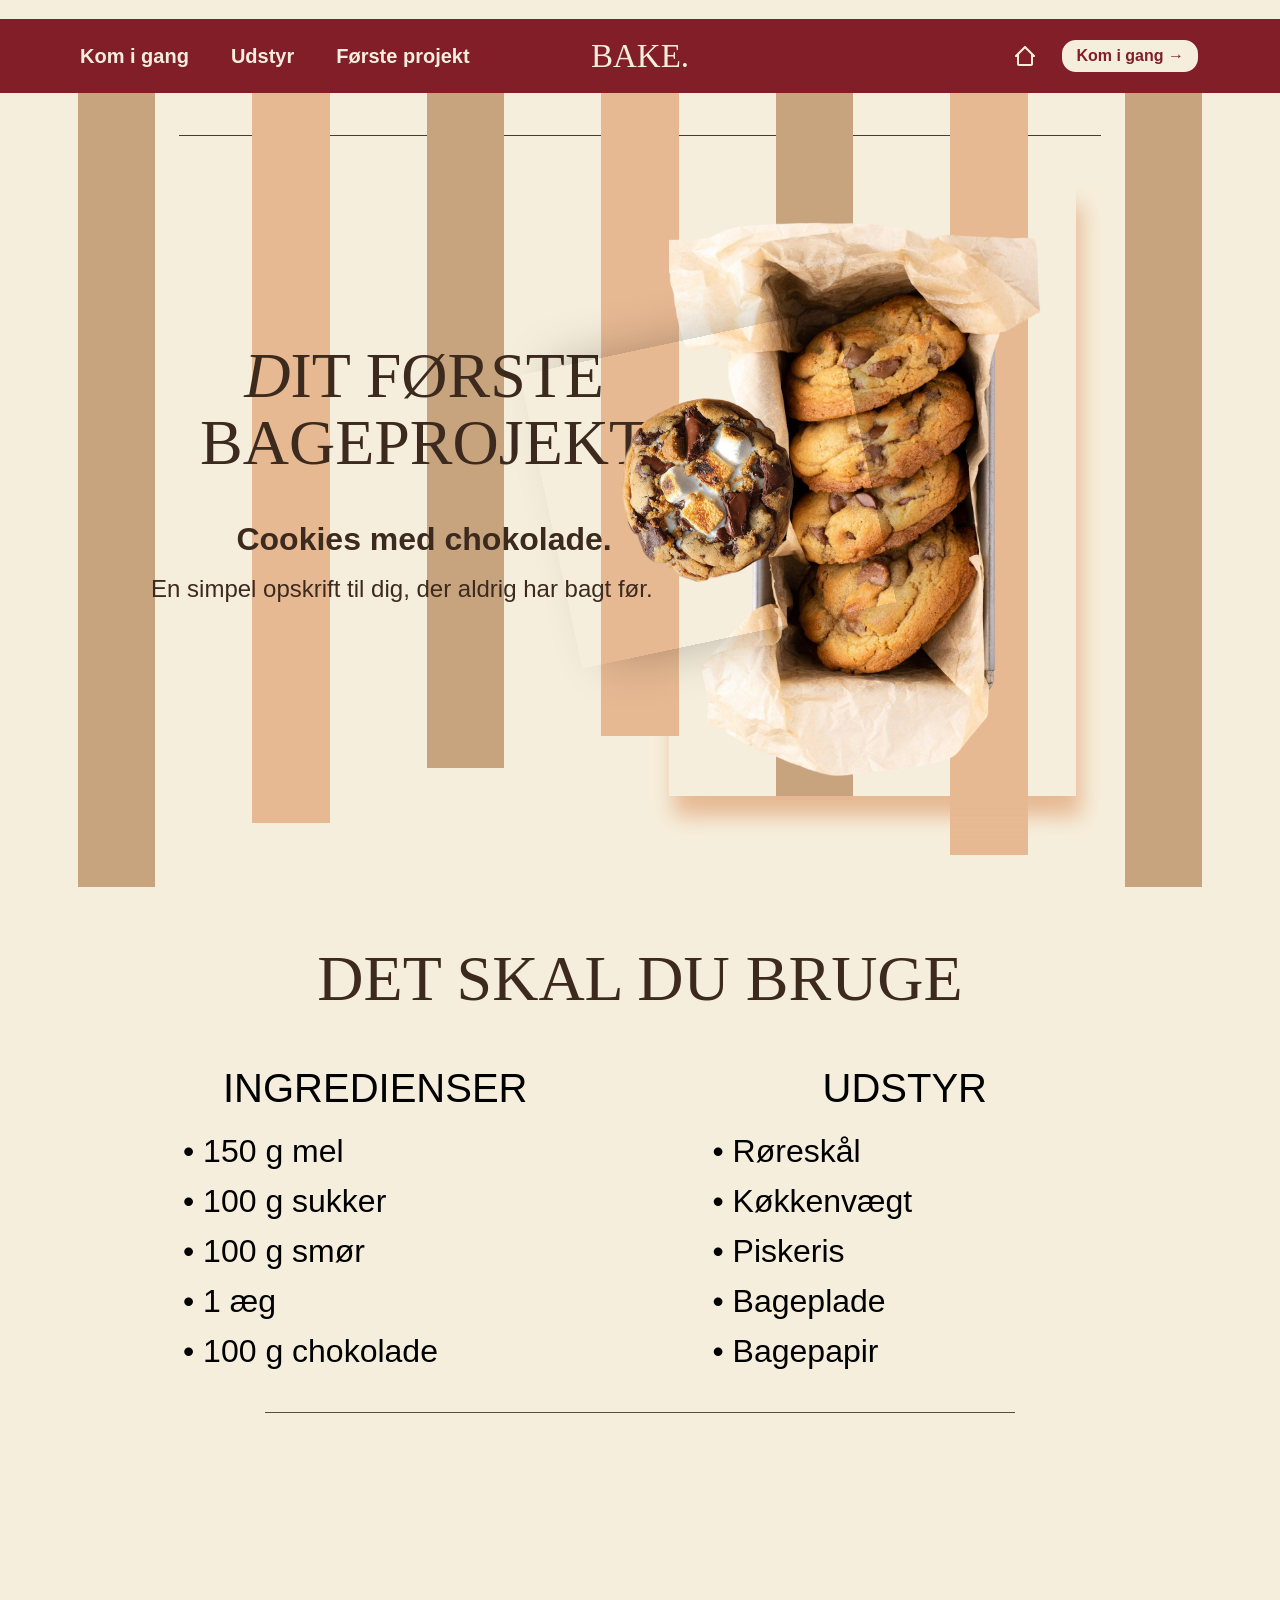
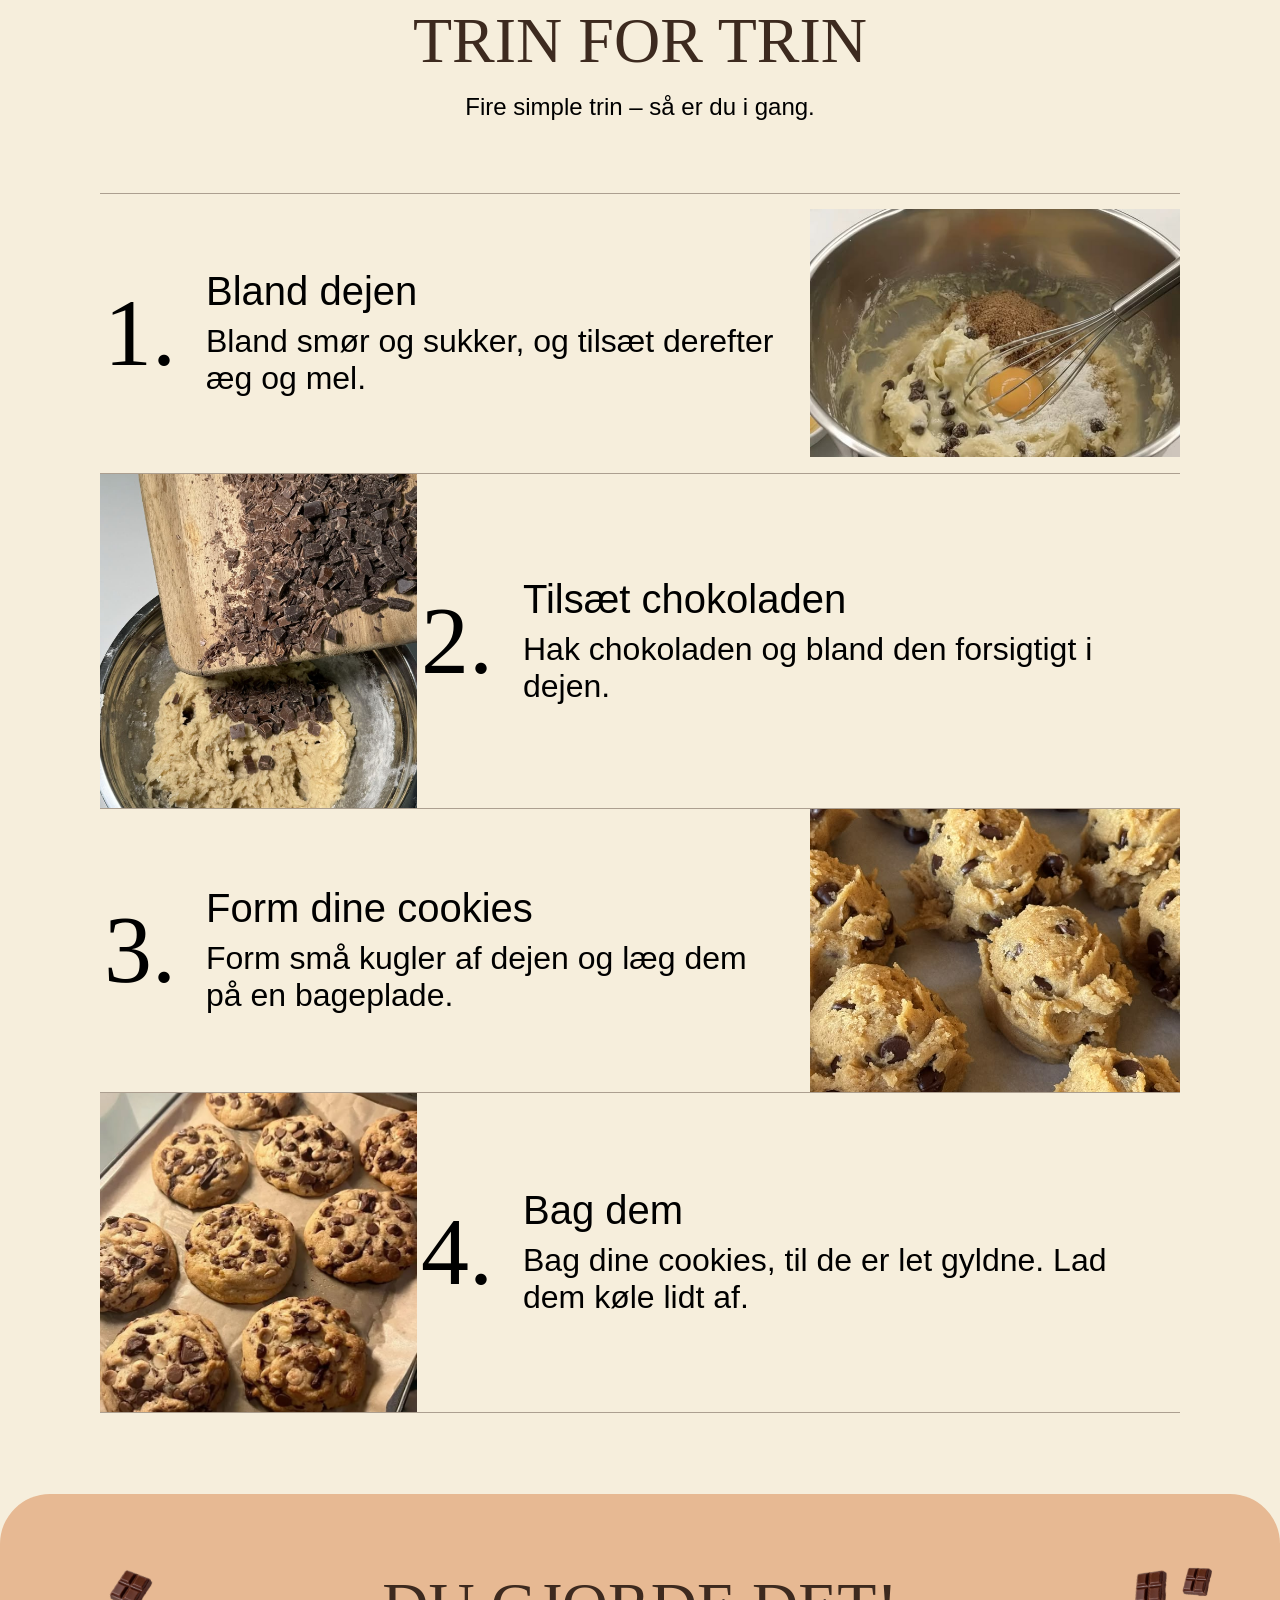
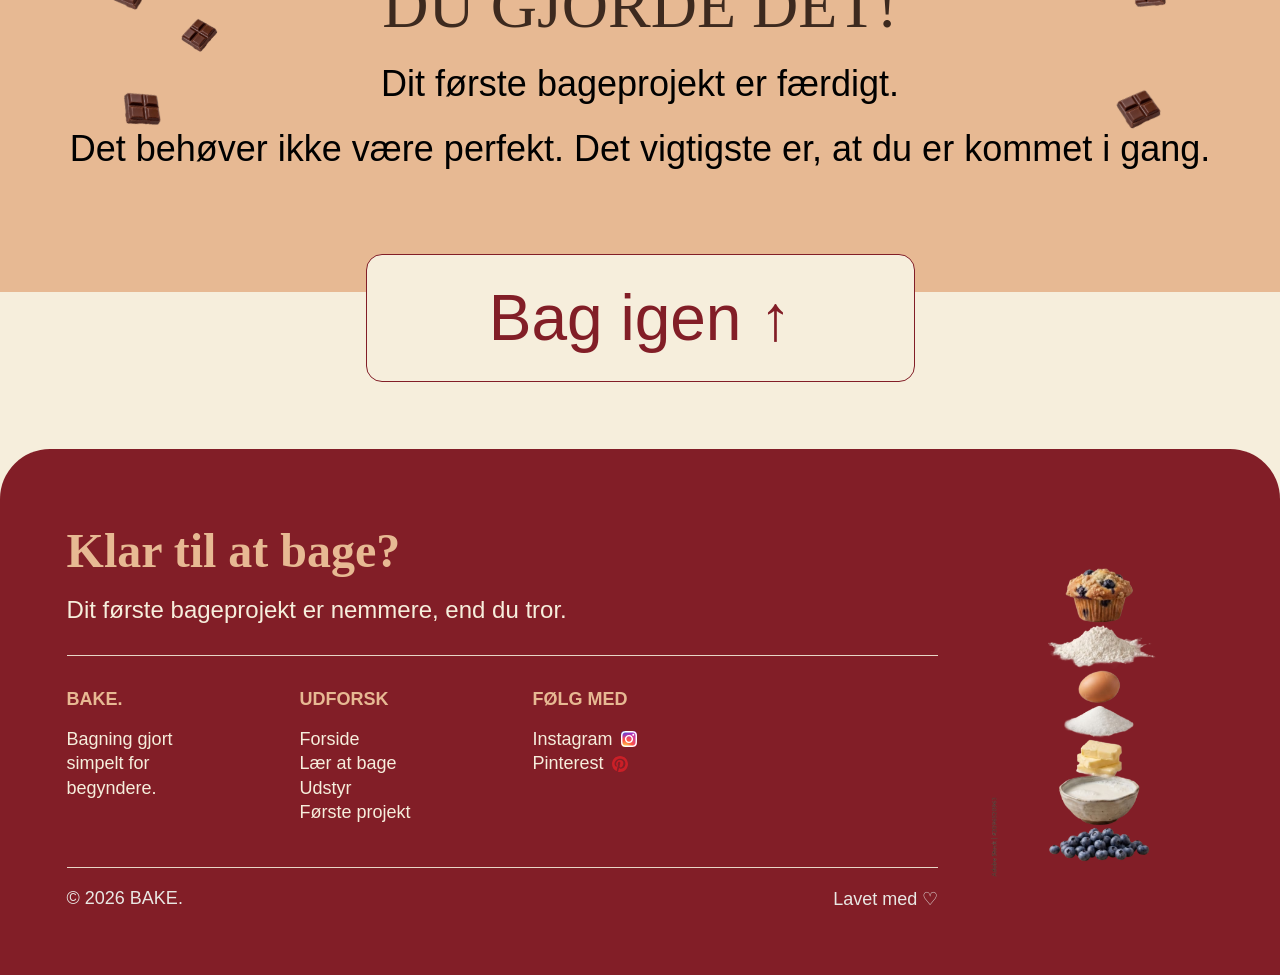
==== forste-projekt.html @ ec3f7052 "Opret første version af BAKE website" ====
<!doctype html>
<html lang="da">
<head>
  <meta charset="utf-8">
  <meta name="viewport" content="width=device-width, initial-scale=1">
  <meta name="description" content="Bag dine første chokoladecookies med en enkel guide fra BAKE.">
  <title>BAKE — Første projekt</title>
  <link rel="stylesheet" href="css/style.css">
</head>
<body class="page-project">
  <header class="site-header">
    <nav class="site-nav" aria-label="Hovednavigation"><a href="kom-i-gang.html">Kom i gang</a><a href="udstyr.html">Udstyr</a><a href="forste-projekt.html">Første projekt</a></nav>
    <a class="brand" href="index.html" aria-label="BAKE forside">BAKE.</a>
    <div class="header-tools"><a class="home-link" href="index.html" aria-label="Gå til forsiden"><img src="assets/icons/home-icon.svg" alt=""></a><a class="header-action" href="kom-i-gang.html">Kom i gang →</a></div>
  </header>

  <main class="page-main" id="top">
    <section class="project-hero" aria-labelledby="project-title">
      <div class="stripe-background" aria-hidden="true"><span></span><span></span><span></span><span></span><span></span><span></span><span></span></div>
      <div class="project-hero-copy">
        <h1 id="project-title" class="display-title"><span class="script-letter">D</span>IT FØRSTE BAGEPROJEKT</h1>
        <h2>Cookies med chokolade.</h2>
        <p>En simpel opskrift til dig, der aldrig har bagt før.</p>
      </div>
      <img class="project-hero-cookies" src="assets/images/project-hero-cookies.png" alt="Chokoladecookies i en papirpose">
      <img class="project-hero-dough" src="assets/images/project-hero-dough.png" alt="Cookie-dej med chokolade">
      <img class="section-divider" src="assets/icons/project-divider-hero.svg" alt="">
    </section>

    <section class="ingredients-section" aria-labelledby="ingredients-title">
      <h2 id="ingredients-title" class="display-title">DET SKAL DU BRUGE</h2>
      <div class="ingredients-columns">
        <div class="ingredients-column"><h3>INGREDIENSER</h3><ul><li>• 150 g mel</li><li>• 100 g sukker</li><li>• 100 g smør</li><li>• 1 æg</li><li>• 100 g chokolade</li></ul></div>
        <div class="ingredients-column"><h3>UDSTYR</h3><ul><li>• Røreskål</li><li>• Køkkenvægt</li><li>• Piskeris</li><li>• Bageplade</li><li>• Bagepapir</li></ul></div>
      </div>
      <img class="section-divider" src="assets/icons/project-divider.svg" alt="">
    </section>

    <section class="recipe-section" aria-labelledby="recipe-title">
      <h2 id="recipe-title" class="display-title">TRIN FOR TRIN</h2>
      <p class="recipe-intro">Fire simple trin – så er du i gang.</p>
      <article class="recipe-step">
        <span class="recipe-number">1.</span><div class="recipe-copy"><h3>Bland dejen</h3><p>Bland smør og sukker, og tilsæt derefter æg og mel.</p></div><img class="recipe-step-image" src="assets/images/project-step-dough.png" alt="Dej der bliver blandet">
      </article>
      <article class="recipe-step">
        <img class="recipe-step-image" src="assets/images/project-step-chocolate.png" alt="Chokolade der blandes i dejen"><span class="recipe-number">2.</span><div class="recipe-copy"><h3>Tilsæt chokoladen</h3><p>Hak chokoladen og bland den forsigtigt i dejen.</p></div>
      </article>
      <article class="recipe-step">
        <span class="recipe-number">3.</span><div class="recipe-copy"><h3>Form dine cookies</h3><p>Form små kugler af dejen og læg dem på en bageplade.</p></div><img class="recipe-step-image" src="assets/images/project-step-shape.png" alt="Cookies der formes">
      </article>
      <article class="recipe-step">
        <img class="recipe-step-image" src="assets/images/project-step-baked.png" alt="Færdigbagte chokoladecookies"><span class="recipe-number">4.</span><div class="recipe-copy"><h3>Bag dem</h3><p>Bag dine cookies, til de er let gyldne. Lad dem køle lidt af.</p></div>
      </article>
    </section>

    <section class="completion-section" aria-labelledby="completion-title">
      <img class="completion-cookie left-one" src="assets/images/project-cookie-decor.png" alt="">
      <img class="completion-cookie left-two" src="assets/images/project-cookie-decor.png" alt="">
      <img class="completion-cookie left-three" src="assets/images/project-cookie-decor.png" alt="">
      <img class="completion-cookie right-one" src="assets/images/project-cookie-decor.png" alt="">
      <img class="completion-cookie right-two" src="assets/images/project-cookie-decor.png" alt="">
      <img class="completion-cookie right-three" src="assets/images/project-cookie-decor.png" alt="">
      <h2 id="completion-title" class="display-title">DU GJORDE DET!</h2>
      <p>Dit første bageprojekt er færdigt.</p>
      <p>Det behøver ikke være perfekt. Det vigtigste er, at du er kommet i gang.</p>
      <a class="repeat-button" href="#top">Bag igen ↑</a>
    </section>
  </main>

  <footer class="site-footer">
    <img class="footer-art" src="assets/images/footer-stack.png" alt="Dekorativ stak af bagværk">
    <h2 class="footer-heading">Klar til at bage?</h2><p class="footer-lead">Dit første bageprojekt er nemmere, end du tror.</p><img class="footer-rule" src="assets/icons/footer-line.svg" alt="">
    <div class="footer-columns"><div><p class="footer-column-title">BAKE.</p><p>Bagning gjort<br>simpelt for<br>begyndere.</p></div><div><p class="footer-column-title">UDFORSK</p><a href="index.html">Forside</a><br><a href="kom-i-gang.html">Lær at bage</a><br><a href="udstyr.html">Udstyr</a><br><a href="forste-projekt.html">Første projekt</a></div><div><p class="footer-column-title">FØLG MED</p><a class="footer-social" href="#">Instagram <span class="instagram-icon"><img src="assets/icons/instagram-outer.svg" alt=""><img src="assets/icons/instagram-inner.svg" alt=""><img src="assets/icons/instagram-dot.svg" alt=""></span></a><br><a class="footer-social" href="#">Pinterest <img src="assets/icons/pinterest.svg" alt=""></a></div></div>
    <img class="footer-lower-rule" src="assets/icons/footer-line.svg" alt=""><div class="footer-bottom"><span>© 2026 BAKE.</span><span>Lavet med ♡</span></div>
  </footer>
</body>
</html>
---- css/style.css ----
@charset "UTF-8";

:root {
  --cream: #f6eedc;
  --burgundy: #821e27;
  --peach: #e7b993;
  --warm-beige: #c7a47d;
  --chocolate: #3d2a1f;
  --paper-white: #e9e7e3;
  --display: "DM Serif Display", Georgia, serif;
  --body: "Inter", Arial, sans-serif;
  --script: "Miama", "Brush Script MT", cursive;
  --hand: "Gwendolyn", "Brush Script MT", cursive;
  --page-width: 1512px;
  --content-width: 1356px;
}

* {
  box-sizing: border-box;
}

html {
  scroll-behavior: smooth;
}

body {
  margin: 0;
  min-width: 320px;
  background: var(--cream);
  color: #000;
  font-family: var(--body);
  overflow-x: hidden;
}

img {
  display: block;
  max-width: 100%;
}

a {
  color: inherit;
  text-decoration: none;
}

p,
h1,
h2,
h3,
ul,
ol,
figure {
  margin: 0;
}

ul,
ol {
  padding: 0;
  list-style: none;
}

.site-header {
  position: absolute;
  z-index: 20;
  top: 0;
  left: 0;
  display: grid;
  grid-template-columns: 1fr auto 1fr;
  align-items: center;
  width: 100%;
  height: 74px;
  padding: 0 80px;
  background: var(--burgundy);
  color: var(--cream);
}

.page-home .site-header { top: 24px; }
.page-start .site-header { top: 46px; }
.page-equipment .site-header { top: 28px; }
.page-project .site-header { top: 19px; }

.site-nav {
  display: flex;
  align-items: center;
  gap: 42px;
  justify-self: start;
  font-size: 20px;
  font-weight: 600;
}

.site-nav a,
.header-action,
.home-link {
  transition: opacity 160ms ease;
}

.site-nav a:hover,
.header-action:hover,
.home-link:hover {
  opacity: 0.72;
}

.brand {
  display: inline-flex;
  align-items: baseline;
  justify-self: center;
  color: var(--cream);
  font-family: "Manuale", Georgia, serif;
  font-size: 33px;
  line-height: 1;
}

.brand:first-letter {
  font-family: var(--script);
  font-style: italic;
}

.header-tools {
  display: flex;
  align-items: center;
  justify-self: end;
  gap: 25px;
}

.home-link {
  display: inline-flex;
  width: 20px;
  height: 20px;
}

.home-link img {
  width: 100%;
  height: 100%;
}

.header-action {
  display: inline-flex;
  align-items: center;
  justify-content: center;
  min-width: 96px;
  height: 36px;
  padding: 0 14px;
  border: 2px solid var(--burgundy);
  border-radius: 16px;
  background: var(--cream);
  color: var(--burgundy);
  font-size: 16px;
  font-weight: 600;
}

.page-main {
  position: relative;
}

.page-home .page-main { padding-top: 170px; }
.page-start .page-main { padding-top: 0; }
.page-equipment .page-main { padding-top: 49px; }
.page-project .page-main { padding-top: 93px; }

.container {
  width: min(var(--content-width), calc(100% - 160px));
  margin-inline: auto;
}

.display-title {
  color: var(--chocolate);
  font-family: var(--display);
  font-size: 64px;
  font-weight: 400;
  line-height: 1.04;
}

.display-title .script-letter {
  font-family: var(--script);
  font-style: italic;
}

.body-copy {
  font-size: 24px;
  line-height: 1.2;
}

.section-divider {
  display: block;
  width: 82%;
  height: 1px;
  margin: 42px auto 0;
  object-fit: fill;
}

.outline-button,
.solid-button {
  display: inline-flex;
  align-items: center;
  justify-content: center;
  border-radius: 50px;
  font-family: var(--body);
  font-weight: 600;
  line-height: 1;
}

.outline-button {
  min-width: 240px;
  height: 66px;
  border: 3px solid var(--burgundy);
  background: var(--cream);
  color: var(--burgundy);
  font-size: 24px;
}

.solid-button {
  min-width: 179px;
  height: 63px;
  background: var(--burgundy);
  color: var(--cream);
  font-size: 32px;
}

.outline-button:hover,
.solid-button:hover,
.next-step-link:hover,
.repeat-button:hover {
  filter: brightness(0.94);
}

/* Shared footer */
.site-footer {
  position: relative;
  min-height: 526px;
  margin-top: 0;
  padding: 76px 5.2% 28px;
  overflow: hidden;
  border-radius: 50px 50px 0 0;
  background: var(--burgundy);
  color: var(--cream);
}

.footer-art {
  position: absolute;
  top: 57px;
  right: 5.3%;
  width: 225px;
  height: 416px;
  object-fit: contain;
  object-position: center;
}

.footer-heading {
  color: var(--peach);
  font-family: var(--display);
  font-size: 48px;
  line-height: 1.1;
}

.footer-lead {
  margin-top: 18px;
  font-size: 24px;
}

.footer-rule {
  width: min(1125px, 76%);
  height: 1px;
  margin-top: 31px;
  object-fit: fill;
}

.footer-columns {
  display: grid;
  grid-template-columns: 185px 185px 185px;
  gap: 48px;
  margin-top: 31px;
  font-size: 18px;
  line-height: 1.35;
}

.footer-column-title {
  margin-bottom: 16px;
  color: var(--peach);
  font-weight: 700;
}

.footer-social {
  display: inline-flex;
  gap: 8px;
  align-items: center;
}

.footer-social img {
  width: 16px;
  height: 16px;
  object-fit: contain;
}

.instagram-icon {
  position: relative;
  display: inline-block;
  width: 16px;
  height: 16px;
}

.instagram-icon img {
  position: absolute;
  inset: 0;
}

.footer-lower-rule {
  width: min(1125px, 76%);
  height: 1px;
  margin-top: 43px;
  object-fit: fill;
}

.footer-bottom {
  display: flex;
  justify-content: space-between;
  width: min(1125px, 76%);
  margin-top: 20px;
  color: var(--paper-white);
  font-size: 18px;
}

/* Forside */
.home-hero {
  position: relative;
  height: 615px;
  overflow: hidden;
  background: linear-gradient(91deg, var(--burgundy) 50%, var(--cream) 99.6%);
}

.home-hero-copy {
  position: absolute;
  top: 96px;
  left: 5.2%;
  width: 688px;
  color: var(--cream);
}

.home-hero-title {
  width: 783px;
  color: var(--cream);
}

.home-hero-copy .body-copy {
  margin-top: 48px;
}

.home-hero .outline-button {
  margin-top: 80px;
}

.home-hero-image {
  position: absolute;
  top: 23px;
  right: 6.9%;
  width: 435px;
  height: 569px;
  object-fit: cover;
  object-position: center;
  box-shadow: 0 10px 30px var(--peach);
}

.home-steps {
  min-height: 1011px;
  padding-top: 94px;
}

.home-steps-title,
.home-steps-intro {
  text-align: center;
}

.home-steps-title {
  width: 655px;
  margin-inline: auto;
}

.home-steps-intro {
  margin-top: 20px;
}

.home-step-grid {
  display: grid;
  grid-template-columns: repeat(3, 1fr);
  gap: 26px;
  margin-top: 74px;
}

.home-step-card {
  position: relative;
  min-height: 703px;
  padding: 23px 34px 22px;
  border-radius: 0 25px 25px 0;
  background: var(--burgundy);
  color: var(--cream);
  text-align: center;
}

.home-step-card:nth-child(2) {
  border-radius: 25px;
}

.home-step-card:nth-child(3) {
  border-radius: 25px 0 0 25px;
}

.home-step-image {
  width: 100%;
  height: 395px;
  object-fit: cover;
}

.home-step-label {
  display: inline-flex;
  margin-top: 21px;
  padding: 9px 18px;
  border-radius: 16px;
  background: var(--cream);
  color: var(--chocolate);
  font-weight: 600;
}

.home-step-card h3 {
  margin-top: 22px;
  font-size: 24px;
  font-weight: 800;
}

.home-step-card p {
  margin-top: 5px;
  font-size: 19px;
  line-height: 1.18;
}

.home-step-card .outline-button {
  min-width: 210px;
  height: 54px;
  margin-top: 38px;
  border-width: 2px;
  font-size: 24px;
}

.home-step-card .solid-button {
  margin-top: 38px;
}

.home-hobby {
  position: relative;
  min-height: 713px;
  padding-top: 40px;
  border-radius: 50px 50px 0 0;
  background: var(--peach);
}

.home-hobby-image {
  width: 434px;
  height: 543px;
  margin-left: 80px;
  border-radius: 16px;
  object-fit: cover;
}

.home-hobby-copy {
  position: absolute;
  top: 188px;
  left: 43.2%;
  width: 660px;
}

.home-hobby-copy .body-copy {
  margin-top: 27px;
}

.benefit-bar {
  position: absolute;
  right: 16px;
  bottom: 0;
  left: 37%;
  display: grid;
  grid-template-columns: repeat(4, 1fr);
  align-items: center;
  min-height: 85px;
  border: 2px solid var(--chocolate);
  border-radius: 50px;
  background: var(--burgundy);
  color: var(--cream);
  text-align: center;
}

.benefit-item {
  position: relative;
  display: grid;
  place-items: center;
  min-height: 55px;
  font-size: 24px;
  font-weight: 600;
}

.benefit-item:not(:last-child)::after {
  position: absolute;
  top: 0;
  right: 0;
  width: 1px;
  height: 100%;
  background: var(--peach);
  content: "";
}

.home-final-cta {
  min-height: 369px;
  padding-top: 0;
  text-align: center;
}

.home-final-cta .display-title {
  width: 478px;
  margin-inline: auto;
}

.home-final-cta .body-copy {
  margin-top: 20px;
}

.home-final-cta .outline-button {
  margin-top: 42px;
}

.home-keywords {
  margin-top: 90px;
  font-size: 16px;
  letter-spacing: 0.02em;
}

/* Kom i gang */
.start-hero {
  position: relative;
  height: 758px;
  overflow: hidden;
}

.start-hero-dough {
  position: absolute;
  top: 5px;
  left: 0;
  width: 48.1%;
  height: 750px;
  border-radius: 0 50px 0 0;
  object-fit: cover;
  object-position: center;
  transform: scaleX(-1);
}

.start-hero-beige {
  position: absolute;
  inset: 0 0 0 47.2%;
  border-radius: 0 0 50px 0;
  background: var(--warm-beige);
}

.start-hero-copy {
  position: absolute;
  top: 256px;
  left: 13%;
  width: 438px;
  text-align: center;
}

.start-hero-copy .display-title {
  color: var(--chocolate);
}

.start-hero-copy h2 {
  margin-top: 29px;
  color: var(--chocolate);
  font-size: 32px;
}

.start-hero-copy p {
  margin-top: 18px;
  color: var(--chocolate);
  font-size: 24px;
}

.start-hero-kitchen,
.start-hero-cookies {
  position: absolute;
  top: 243px;
  height: 372px;
  object-fit: cover;
}

.start-hero-kitchen {
  right: 21.9%;
  width: 297px;
  border-radius: 16px;
}

.start-hero-cookies {
  right: 8.4%;
  width: 214px;
}

.start-basics,
.mistakes-section,
.start-next {
  position: relative;
  margin-inline: auto;
}

.start-basics {
  width: min(1491px, calc(100% - 160px));
  min-height: 1305px;
  padding-top: 215px;
}

.start-basics-title,
.mistakes-title,
.start-next-title {
  text-align: center;
}

.start-basics-intro {
  margin-left: 34.6%;
  font-size: 24px;
}

.basics-grid {
  display: grid;
  grid-template-columns: repeat(2, minmax(0, 1fr));
  gap: 55px 138px;
  margin-top: 75px;
}

.basic-card {
  position: relative;
  min-height: 357px;
  padding: 128px 44px 40px;
  color: var(--burgundy);
  text-align: center;
}

.basic-card:nth-child(1),
.basic-card:nth-child(4) {
  border: 2px solid var(--burgundy);
  background: var(--cream);
}

.basic-card:nth-child(1) { border-radius: 25px 0 0 0; }
.basic-card:nth-child(4) { border-radius: 0 0 25px 0; }

.basic-card:nth-child(2),
.basic-card:nth-child(3) {
  background: var(--burgundy);
  color: var(--cream);
}

.basic-card:nth-child(2) { margin-top: 55px; }
.basic-card:nth-child(3) { margin-top: 60px; }

.basic-number {
  position: absolute;
  top: -10px;
  left: 72%;
  display: grid;
  place-items: center;
  width: 148px;
  height: 45px;
  border: 1px solid var(--burgundy);
  border-radius: 16px;
  background: var(--peach);
  color: #000;
  font-family: var(--script);
  font-size: 24px;
  transform: rotate(-1deg);
}

.basic-card:nth-child(2) .basic-number,
.basic-card:nth-child(4) .basic-number {
  left: -5%;
}

.basic-card h3 {
  font-size: 32px;
  font-weight: 400;
}

.basic-card p {
  margin-top: 10px;
  font-size: 24px;
  line-height: 1.25;
}

.mistakes-section {
  width: min(1127px, calc(100% - 200px));
  min-height: 1339px;
}

.mistake-row {
  display: grid;
  grid-template-columns: 1fr 1.3fr;
  align-items: center;
  gap: 92px;
  min-height: 335px;
  margin-top: 58px;
}

.mistake-row:nth-of-type(odd) {
  grid-template-columns: 1.3fr 1fr;
}

.mistake-row:nth-of-type(odd) .mistake-image { order: 1; }
.mistake-row:nth-of-type(odd) .mistake-copy { order: 2; }
.mistake-row:nth-of-type(even) .mistake-image { order: 2; }
.mistake-row:nth-of-type(even) .mistake-copy { order: 1; }

.mistake-image {
  width: 100%;
  height: 310px;
  object-fit: cover;
}

.mistake-row:first-of-type .mistake-image { height: 307px; }
.mistake-row:last-of-type .mistake-image { height: 349px; object-fit: contain; }
.mistake-row:nth-of-type(2) .mistake-image { border-radius: 100px; }

.mistake-copy h3 {
  color: var(--chocolate);
  font-size: 36px;
  font-weight: 600;
}

.mistake-copy p {
  margin-top: 13px;
  font-size: 28px;
  line-height: 1.2;
}

.start-next {
  width: min(894px, calc(100% - 160px));
  min-height: 407px;
  padding-top: 0;
  text-align: center;
}

.start-next p {
  margin-top: 18px;
  font-size: 36px;
}

.next-step-link {
  display: inline-flex;
  align-items: center;
  justify-content: center;
  width: 664px;
  min-height: 117px;
  margin-top: 61px;
  border-radius: 16px;
  background: var(--burgundy);
  color: var(--cream);
  font-size: 36px;
}

/* Udstyr */
.equipment-hero {
  position: relative;
  height: 677px;
  width: min(1356px, calc(100% - 152px));
  margin-inline: auto;
  overflow: hidden;
}

.stripe-background {
  position: absolute;
  inset: 0;
  display: flex;
  justify-content: space-between;
  align-items: flex-start;
}

.stripe-background span {
  width: 6.86%;
  background: var(--warm-beige);
}

.stripe-background span:nth-child(even) { background: var(--peach); }
.equipment-hero .stripe-background span:nth-child(1) { height: 100%; }
.equipment-hero .stripe-background span:nth-child(2) { height: 90%; }
.equipment-hero .stripe-background span:nth-child(3) { height: 85%; }
.equipment-hero .stripe-background span:nth-child(4) { height: 85%; }
.equipment-hero .stripe-background span:nth-child(5) { height: 85%; }
.equipment-hero .stripe-background span:nth-child(6) { height: 95%; }
.equipment-hero .stripe-background span:nth-child(7) { height: 100%; }

.equipment-hero-copy {
  position: relative;
  z-index: 1;
  width: 600px;
  margin-inline: auto;
  padding-top: 112px;
  text-align: center;
}

.equipment-hero-copy p {
  margin-top: 78px;
  font-size: 24px;
  line-height: 1.2;
}

.equipment-section {
  width: min(1352px, calc(100% - 160px));
  margin: 74px auto 0;
  text-align: center;
}

.equipment-section h2,
.wait-section h2 {
  text-align: center;
}

.equipment-section > p,
.wait-section > p {
  margin-top: 18px;
  font-size: 24px;
}

.equipment-grid {
  display: grid;
  grid-template-columns: repeat(4, 1fr);
  gap: 25px;
  margin-top: 80px;
}

.equipment-card img {
  width: 100%;
  height: 274px;
  object-fit: cover;
}

.equipment-card figcaption {
  min-height: 112px;
  padding: 15px 18px;
  background: var(--peach);
  box-shadow: 4px 4px 45px rgba(0, 0, 0, 0.25);
}

.equipment-card h3 {
  color: var(--chocolate);
  font-size: 24px;
}

.equipment-card p {
  margin-top: 12px;
  font-size: 18px;
  line-height: 1.15;
}

.wait-section {
  width: min(1358px, calc(100% - 160px));
  margin: 218px auto 0;
  text-align: center;
}

.wait-grid {
  display: grid;
  grid-template-columns: repeat(3, 1fr);
  gap: 25px;
  margin-top: 81px;
}

.wait-grid .equipment-card img {
  height: 408px;
}

.equipment-next {
  width: min(894px, calc(100% - 160px));
  min-height: 363px;
  margin: 148px auto 0;
  text-align: center;
}

.equipment-next p {
  margin-top: 20px;
  font-size: 36px;
}

.equipment-next .next-step-link {
  margin-top: 48px;
}

/* Første projekt */
.project-hero {
  position: relative;
  width: min(1356px, calc(100% - 156px));
  height: 794px;
  margin-inline: auto;
  overflow: hidden;
}

.project-hero .stripe-background span:nth-child(1) { height: 100%; }
.project-hero .stripe-background span:nth-child(2) { height: 92%; }
.project-hero .stripe-background span:nth-child(3) { height: 85%; }
.project-hero .stripe-background span:nth-child(4) { height: 81%; }
.project-hero .stripe-background span:nth-child(5) { height: 89%; }
.project-hero .stripe-background span:nth-child(6) { height: 96%; }
.project-hero .stripe-background span:nth-child(7) { height: 100%; }

.project-hero-copy {
  position: absolute;
  top: 250px;
  left: 6.5%;
  width: 546px;
  text-align: center;
}

.project-hero-copy h2 {
  margin-top: 45px;
  color: var(--chocolate);
  font-size: 32px;
}

.project-hero-copy p {
  margin-top: 17px;
  color: var(--chocolate);
  font-size: 24px;
  text-align: left;
}

.project-hero-cookies {
  position: absolute;
  top: 92px;
  right: 11.2%;
  width: 407px;
  height: 611px;
  object-fit: cover;
  box-shadow: 5px 20px 20px var(--peach);
}

.project-hero-dough {
  position: absolute;
  top: 235px;
  left: 42.7%;
  width: 300px;
  height: 321px;
  object-fit: cover;
  transform: rotate(-102deg);
  box-shadow: 0 30px 50px rgba(0, 0, 0, 0.25);
}

.ingredients-section {
  width: min(914px, calc(100% - 160px));
  min-height: 489px;
  margin: 59px auto 0;
  text-align: center;
}

.ingredients-columns {
  display: grid;
  grid-template-columns: 1fr 1fr;
  gap: 145px;
  margin-top: 53px;
  text-align: left;
}

.ingredients-column h3 {
  margin-bottom: 22px;
  font-size: 40px;
  font-weight: 500;
  text-align: center;
}

.ingredients-column li {
  margin-top: 13px;
  font-size: 32px;
  font-weight: 500;
}

.recipe-section {
  position: relative;
  width: min(1152px, calc(100% - 200px));
  min-height: 1406px;
  margin: 173px auto 0;
}

.recipe-section > .display-title,
.recipe-intro {
  text-align: center;
}

.recipe-intro {
  margin-top: 18px;
  font-size: 24px;
}

.recipe-step {
  position: relative;
  display: grid;
  grid-template-columns: 80px 1fr 370px;
  align-items: center;
  min-height: 280px;
  border-top: 1px solid rgba(61, 42, 31, 0.4);
}

.recipe-step:first-of-type {
  margin-top: 72px;
}

.recipe-step:nth-of-type(even) {
  grid-template-columns: 317px 80px 1fr;
}

.recipe-step:nth-of-type(even) .recipe-step-image { order: 1; }
.recipe-step:nth-of-type(even) .recipe-number { order: 2; }
.recipe-step:nth-of-type(even) .recipe-copy { order: 3; }

.recipe-step:last-of-type {
  border-bottom: 1px solid rgba(61, 42, 31, 0.4);
}

.recipe-number {
  font-family: var(--hand);
  font-size: 96px;
  line-height: 1;
  text-align: center;
}

.recipe-copy {
  padding: 0 26px;
}

.recipe-copy h3 {
  font-size: 40px;
  font-weight: 500;
}

.recipe-copy p {
  margin-top: 9px;
  font-size: 32px;
  line-height: 1.15;
}

.recipe-step-image {
  width: 100%;
  height: 248px;
  object-fit: cover;
}

.recipe-step:nth-of-type(2) .recipe-step-image { height: 334px; }
.recipe-step:nth-of-type(3) .recipe-step-image { height: 283px; }
.recipe-step:nth-of-type(4) .recipe-step-image { height: 319px; }

.completion-section {
  position: relative;
  min-height: 555px;
  margin-top: 80px;
  padding-top: 79px;
  overflow: hidden;
  text-align: center;
}

.completion-section::before {
  position: absolute;
  inset: 0 0 auto;
  height: 398px;
  border-radius: 50px 50px 0 0;
  background: var(--peach);
  content: "";
}

.completion-section > * {
  position: relative;
  z-index: 1;
}

.completion-section p {
  margin-top: 23px;
  font-size: 36px;
}

.repeat-button {
  display: inline-flex;
  align-items: center;
  justify-content: center;
  width: 549px;
  height: 128px;
  margin-top: 84px;
  border: 1px solid var(--burgundy);
  border-radius: 16px;
  background: var(--cream);
  color: var(--burgundy);
  font-size: 64px;
  font-weight: 500;
}

.completion-cookie {
  position: absolute;
  z-index: 1;
  width: 80px;
  height: 80px;
  object-fit: contain;
}

.completion-cookie.left-one { top: 55px; left: 7%; transform: rotate(-21deg); }
.completion-cookie.left-two { top: 174px; left: 8%; transform: rotate(40deg); }
.completion-cookie.left-three { top: 108px; left: 13%; width: 65px; height: 65px; transform: rotate(-12deg); }
.completion-cookie.right-one { top: 55px; right: 7%; transform: rotate(-50deg); }
.completion-cookie.right-two { top: 174px; right: 8%; transform: rotate(12deg); }
.completion-cookie.right-three { top: 55px; right: 4%; width: 65px; height: 65px; transform: rotate(-40deg); }

/* Responsive */
@media (max-width: 900px) {
  :root {
    --mobile-gutter: 22px;
  }

  .site-header {
    position: relative;
    top: auto !important;
    display: flex;
    flex-wrap: wrap;
    justify-content: center;
    height: auto;
    min-height: 74px;
    padding: 14px var(--mobile-gutter) 12px;
    gap: 11px 18px;
  }

  .brand { order: -1; width: 100%; font-size: 30px; }
  .site-nav { gap: 14px; font-size: 14px; }
  .header-tools { gap: 12px; }
  .home-link { display: none; }
  .header-action { min-width: 91px; height: 31px; font-size: 12px; }

  .page-home .page-main,
  .page-start .page-main,
  .page-equipment .page-main,
  .page-project .page-main { padding-top: 0; }

  .container,
  .start-basics,
  .mistakes-section,
  .start-next,
  .equipment-hero,
  .equipment-section,
  .wait-section,
  .equipment-next,
  .project-hero,
  .ingredients-section,
  .recipe-section { width: calc(100% - 2 * var(--mobile-gutter)); }

  .display-title { font-size: clamp(36px, 10vw, 64px); }
  .body-copy { font-size: 18px; }
  .outline-button { min-width: 200px; height: 55px; font-size: 20px; }

  .home-hero { height: 650px; }
  .home-hero-copy { top: 55px; left: var(--mobile-gutter); width: calc(100% - 2 * var(--mobile-gutter)); text-align: center; }
  .home-hero-title { width: auto; }
  .home-hero-copy .body-copy { margin-top: 22px; }
  .home-hero .outline-button { margin-top: 28px; }
  .home-hero-image { top: auto; right: 10%; bottom: 18px; width: 80%; height: 280px; }

  .home-steps { min-height: 0; padding: 60px 0; }
  .home-steps-title { width: auto; }
  .home-steps-intro { margin-top: 12px; }
  .home-step-grid { grid-template-columns: 1fr; gap: 20px; margin-top: 38px; }
  .home-step-card { min-height: 0; padding: 20px 24px 26px; border-radius: 25px; }
  .home-step-card:nth-child(3) { border-radius: 25px; }
  .home-step-image { height: 280px; }
  .home-step-card .outline-button, .home-step-card .solid-button { margin-top: 24px; }

  .home-hobby { min-height: 0; padding: 22px var(--mobile-gutter) 120px; border-radius: 28px 28px 0 0; }
  .home-hobby-image { width: 100%; height: 300px; margin: 0; }
  .home-hobby-copy { position: static; width: auto; margin-top: 28px; text-align: center; }
  .benefit-bar { right: var(--mobile-gutter); bottom: 22px; left: var(--mobile-gutter); min-height: 60px; }
  .benefit-item { font-size: 13px; }
  .home-final-cta { min-height: 330px; padding: 62px 0 50px; }
  .home-final-cta .display-title { width: auto; }
  .home-keywords { margin-top: 58px; font-size: 11px; }

  .start-hero { height: auto; min-height: 690px; padding: 0 var(--mobile-gutter) 30px; background: var(--warm-beige); }
  .start-hero-dough { top: 0; left: 0; width: 100%; height: 330px; border-radius: 0 0 28px 28px; transform: none; }
  .start-hero-beige { display: none; }
  .start-hero-copy { top: 365px; left: var(--mobile-gutter); width: calc(100% - 2 * var(--mobile-gutter)); }
  .start-hero-copy h2 { margin-top: 18px; font-size: 24px; }
  .start-hero-copy p { margin-top: 12px; font-size: 18px; }
  .start-hero-kitchen, .start-hero-cookies { top: auto; bottom: 30px; height: 155px; }
  .start-hero-kitchen { right: 30%; width: 38%; }
  .start-hero-cookies { right: 7%; width: 24%; }

  .start-basics { min-height: 0; padding: 60px 0 30px; }
  .start-basics-intro { margin-left: 0; text-align: center; }
  .basics-grid { grid-template-columns: 1fr; gap: 22px; margin-top: 34px; }
  .basic-card, .basic-card:nth-child(2), .basic-card:nth-child(3) { min-height: 240px; margin-top: 0; padding: 84px 24px 34px; }
  .basic-number, .basic-card:nth-child(2) .basic-number, .basic-card:nth-child(4) .basic-number { left: calc(50% - 74px); }
  .mistakes-section { min-height: 0; padding: 65px 0 30px; }
  .mistake-row, .mistake-row:nth-of-type(odd) { grid-template-columns: 1fr; gap: 20px; min-height: 0; margin-top: 42px; }
  .mistake-row:nth-of-type(odd) .mistake-image,
  .mistake-row:nth-of-type(even) .mistake-image,
  .mistake-row:nth-of-type(odd) .mistake-copy,
  .mistake-row:nth-of-type(even) .mistake-copy { order: initial; }
  .mistake-image, .mistake-row:first-of-type .mistake-image, .mistake-row:last-of-type .mistake-image { height: 230px; }
  .mistake-copy h3 { font-size: 27px; }
  .mistake-copy p { font-size: 18px; }
  .start-next { min-height: 0; padding: 64px 0 80px; }
  .start-next p { font-size: 20px; }
  .next-step-link { width: 100%; min-height: 72px; margin-top: 30px; font-size: 20px; }

  .equipment-hero { height: 540px; }
  .equipment-hero-copy { width: 100%; padding: 100px 18px 0; }
  .equipment-hero-copy p { margin-top: 30px; font-size: 18px; }
  .equipment-section { margin-top: 58px; }
  .equipment-section > p, .wait-section > p { font-size: 18px; }
  .equipment-grid, .wait-grid { grid-template-columns: 1fr; gap: 22px; margin-top: 36px; }
  .equipment-card img, .wait-grid .equipment-card img { height: 250px; }
  .equipment-card figcaption { min-height: 94px; }
  .wait-section { margin-top: 90px; }
  .equipment-next { min-height: 0; margin-top: 88px; padding-bottom: 78px; }
  .equipment-next p { font-size: 20px; }
  .equipment-next .next-step-link { margin-top: 30px; }

  .project-hero { height: 730px; }
  .project-hero-copy { top: 220px; left: 0; width: 55%; padding: 0 12px; }
  .project-hero-copy h2 { margin-top: 22px; font-size: 23px; }
  .project-hero-copy p { font-size: 17px; }
  .project-hero-cookies { top: 84px; right: 3%; width: 40%; height: 370px; }
  .project-hero-dough { top: 330px; left: 49%; width: 42%; height: 220px; }
  .ingredients-section { min-height: 0; margin-top: 58px; padding-bottom: 10px; }
  .ingredients-columns { grid-template-columns: 1fr 1fr; gap: 18px; margin-top: 36px; }
  .ingredients-column h3 { font-size: 22px; }
  .ingredients-column li { margin-top: 10px; font-size: 17px; }
  .recipe-section { min-height: 0; margin-top: 90px; }
  .recipe-intro { font-size: 18px; }
  .recipe-step, .recipe-step:nth-of-type(even) { grid-template-columns: 48px 1fr; gap: 10px; min-height: 0; padding: 28px 0; }
  .recipe-step-image, .recipe-step:nth-of-type(2) .recipe-step-image, .recipe-step:nth-of-type(3) .recipe-step-image, .recipe-step:nth-of-type(4) .recipe-step-image { grid-column: 2; width: 100%; height: 210px; order: 3; }
  .recipe-number, .recipe-step:nth-of-type(even) .recipe-number { grid-column: 1; grid-row: 1; order: 1; font-size: 62px; }
  .recipe-copy, .recipe-step:nth-of-type(even) .recipe-copy { grid-column: 2; grid-row: 1; order: 2; padding: 0; }
  .recipe-copy h3 { font-size: 25px; }
  .recipe-copy p { font-size: 17px; }
  .completion-section { min-height: 500px; margin-top: 70px; padding: 60px var(--mobile-gutter) 0; }
  .completion-section::before { height: 360px; border-radius: 28px 28px 0 0; }
  .completion-section p { font-size: 20px; }
  .repeat-button { width: 100%; height: 70px; margin-top: 60px; font-size: 32px; }
  .completion-cookie { width: 45px; height: 45px; }

  .site-footer { min-height: 470px; padding: 44px var(--mobile-gutter) 22px; border-radius: 28px 28px 0 0; }
  .footer-art { top: 30px; right: 18px; width: 72px; height: 160px; }
  .footer-heading { font-size: 28px; }
  .footer-lead { width: 68%; margin-top: 10px; font-size: 14px; }
  .footer-rule, .footer-lower-rule, .footer-bottom { width: 82%; }
  .footer-columns { grid-template-columns: repeat(3, 1fr); gap: 12px; margin-top: 25px; font-size: 11px; }
  .footer-column-title { margin-bottom: 10px; }
  .footer-lower-rule { margin-top: 36px; }
  .footer-bottom { margin-top: 12px; font-size: 11px; }
}

@media (max-width: 520px) {
  .site-nav { width: 100%; justify-content: center; }
  .header-tools { position: absolute; right: var(--mobile-gutter); bottom: 13px; }
  .header-action { min-width: 78px; padding: 0 8px; font-size: 10px; }
  .brand { margin-bottom: 2px; }
  .home-hero { height: 600px; }
  .home-hero-image { height: 240px; }
  .benefit-bar { grid-template-columns: repeat(4, 1fr); }
  .benefit-item { font-size: 10px; }
  .equipment-hero { height: 475px; }
  .equipment-hero-copy { padding-top: 76px; }
  .project-hero-copy { top: 198px; }
  .project-hero-cookies { height: 310px; }
  .project-hero-dough { top: 300px; }
}
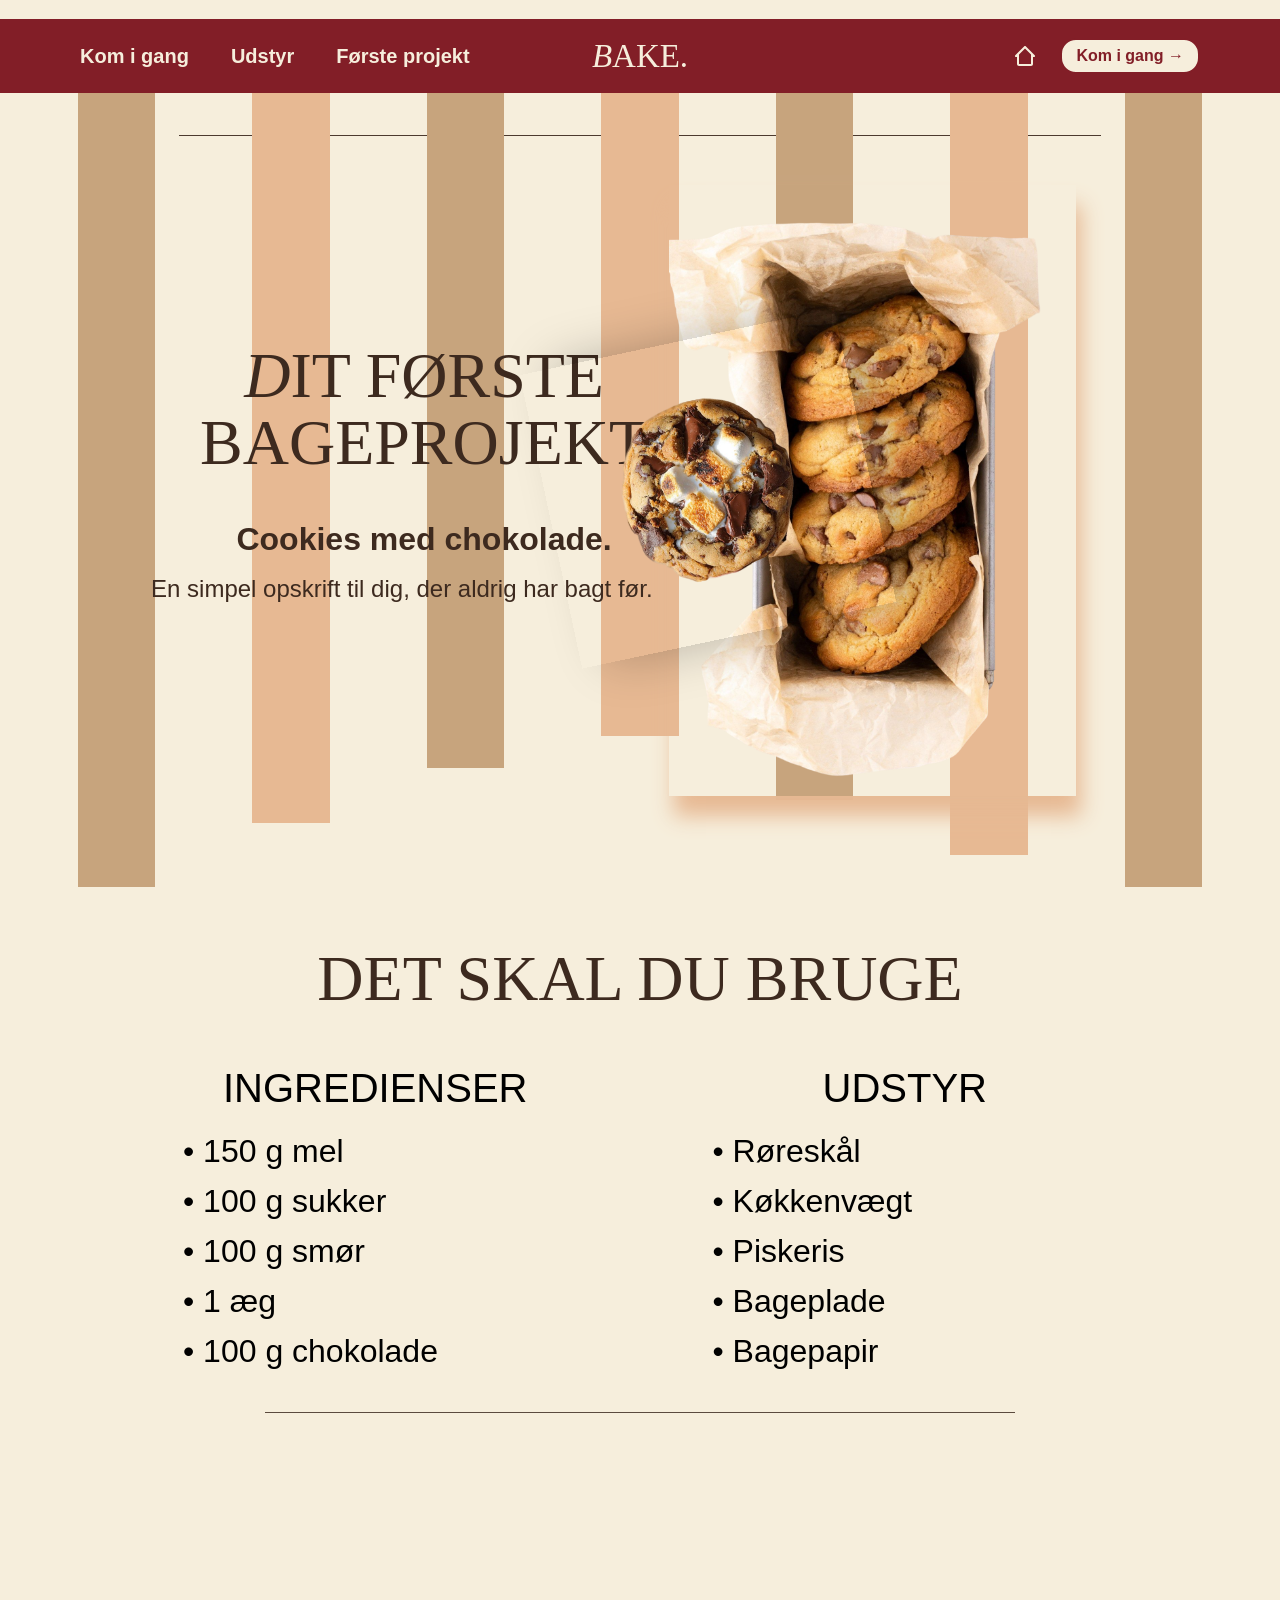
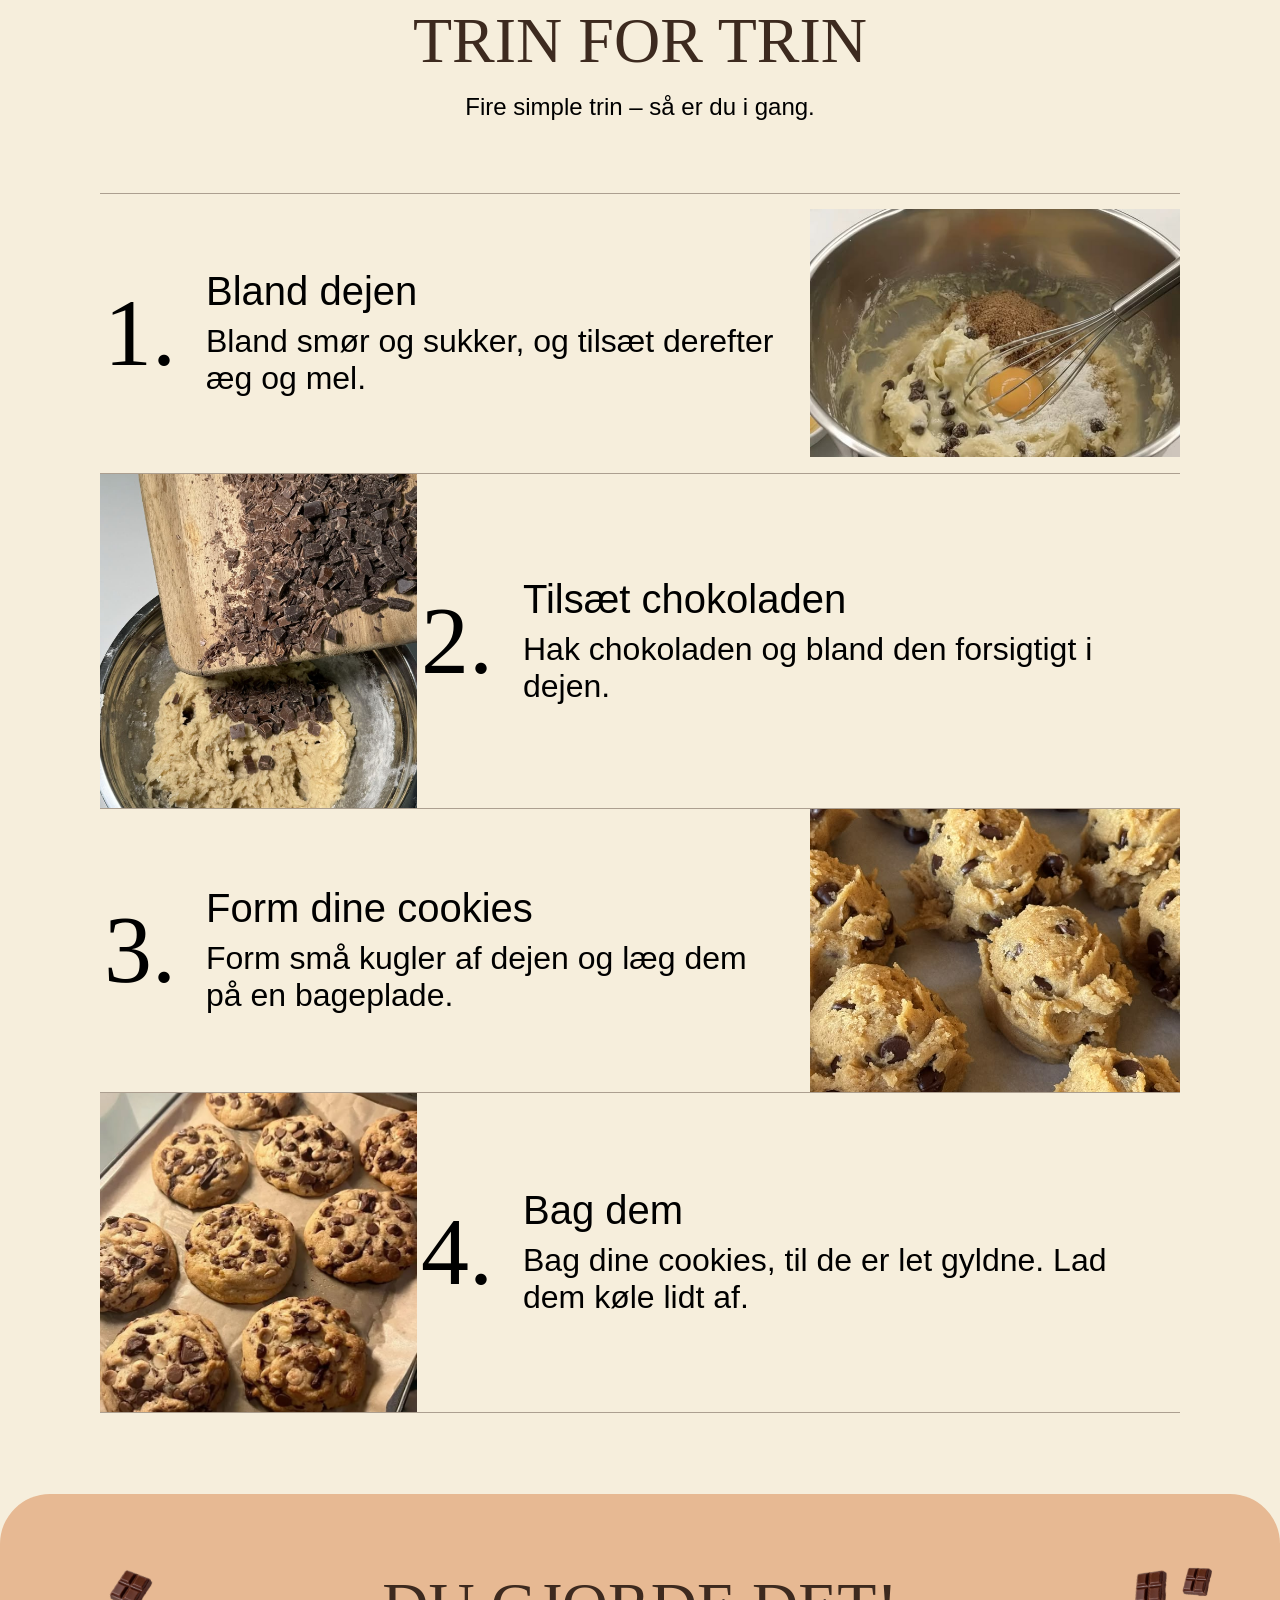
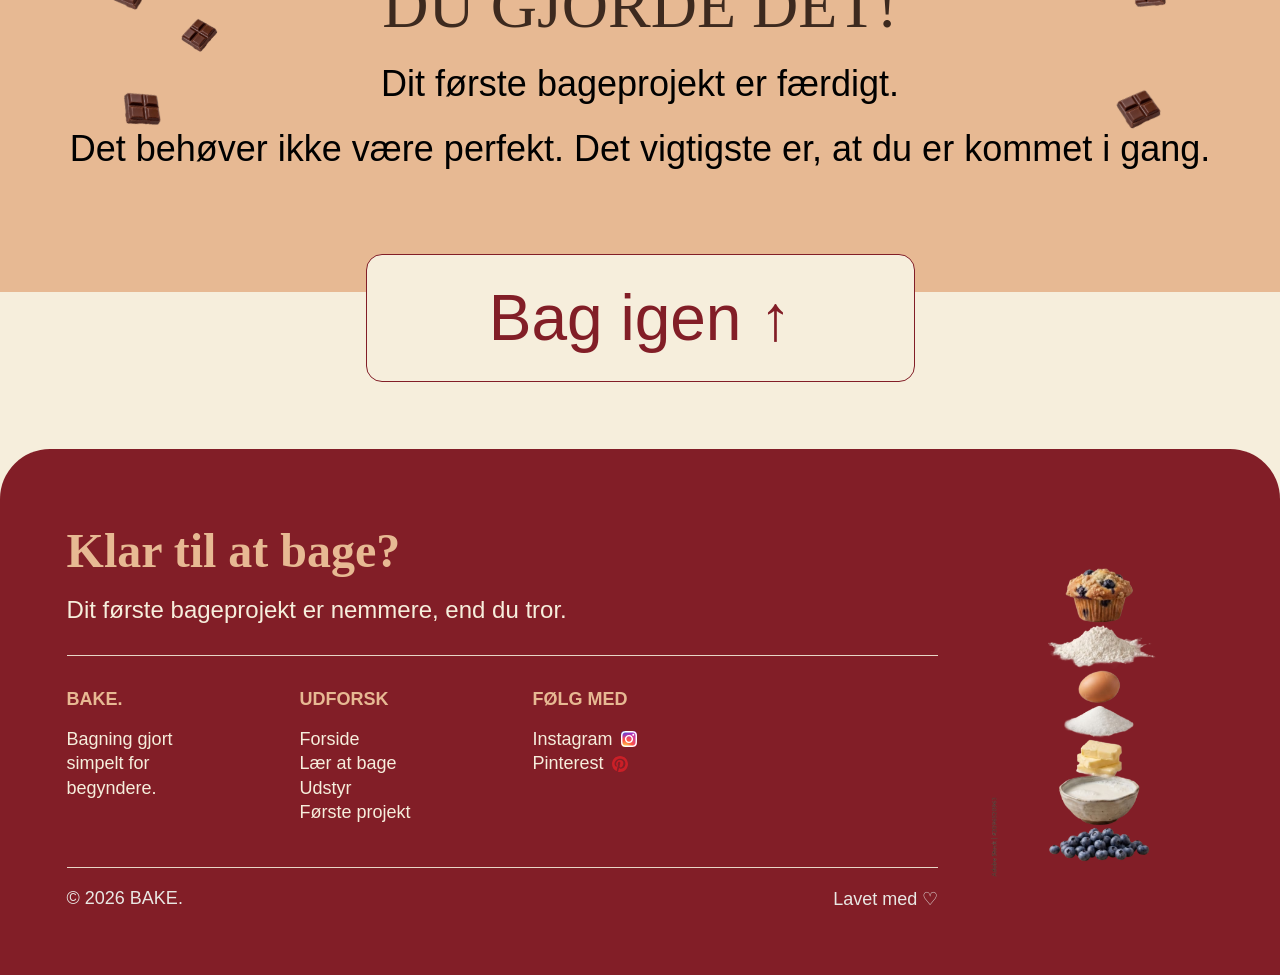
==== commit 61a80964: "Bake bogstave" ====
--- a/forste-projekt.html
+++ b/forste-projekt.html
@@ -10,7 +10,7 @@
 <body class="page-project">
   <header class="site-header">
     <nav class="site-nav" aria-label="Hovednavigation"><a href="kom-i-gang.html">Kom i gang</a><a href="udstyr.html">Udstyr</a><a href="forste-projekt.html">Første projekt</a></nav>
-    <a class="brand" href="index.html" aria-label="BAKE forside">BAKE.</a>
+    <a class="brand" href="index.html" aria-label="BAKE forside"><span class="brand-initial">B</span><span>AKE.</span></a>
     <div class="header-tools"><a class="home-link" href="index.html" aria-label="Gå til forsiden"><img src="assets/icons/home-icon.svg" alt=""></a><a class="header-action" href="kom-i-gang.html">Kom i gang →</a></div>
   </header>
 
--- a/css/style.css
+++ b/css/style.css
@@ -109,7 +109,8 @@
   line-height: 1;
 }
 
-.brand:first-letter {
+.brand-initial {
+  display: inline-block;
   font-family: var(--script);
   font-style: italic;
 }
@@ -353,14 +354,23 @@
   right: 6.9%;
   width: 435px;
   height: 569px;
+  overflow: hidden;
+  box-shadow: 0 10px 30px var(--peach);
+}
+
+.home-hero-image img {
+  position: absolute;
+  top: -10.51%;
+  left: -11%;
+  width: 122%;
+  max-width: none;
+  height: 116.55%;
   object-fit: cover;
-  object-position: center;
-  box-shadow: 0 10px 30px var(--peach);
 }
 
 .home-steps {
-  min-height: 1011px;
-  padding-top: 94px;
+  min-height: 885px;
+  margin-top: 70px;
 }
 
 .home-steps-title,
@@ -379,75 +389,125 @@
 
 .home-step-grid {
   display: grid;
-  grid-template-columns: repeat(3, 1fr);
+  grid-template-columns: repeat(3, 390px);
+  justify-content: center;
   gap: 26px;
-  margin-top: 74px;
+  margin-top: 66px;
 }
 
 .home-step-card {
   position: relative;
-  min-height: 703px;
-  padding: 23px 34px 22px;
+  display: flex;
+  flex-direction: column;
+  align-items: center;
+  height: 700px;
+  min-height: 700px;
+  padding: 20px 18px 24px;
+  background: transparent;
+  color: var(--cream);
+  text-align: center;
+}
+
+.home-step-card::before {
+  position: absolute;
+  z-index: 0;
+  top: 0;
+  right: 0;
+  left: 0;
+  height: 600px;
   border-radius: 0 25px 25px 0;
   background: var(--burgundy);
-  color: var(--cream);
-  text-align: center;
-}
-
-.home-step-card:nth-child(2) {
+  content: "";
+}
+
+.home-step-card:nth-child(2)::before {
   border-radius: 25px;
 }
 
-.home-step-card:nth-child(3) {
+.home-step-card:nth-child(3)::before {
   border-radius: 25px 0 0 25px;
 }
 
 .home-step-image {
-  width: 100%;
-  height: 395px;
-  object-fit: cover;
+  position: relative;
+  z-index: 1;
+  width: 240px;
+  height: 310px;
+  flex: 0 0 310px;
+  object-fit: contain;
 }
 
 .home-step-label {
-  display: inline-flex;
-  margin-top: 21px;
-  padding: 9px 18px;
+  position: relative;
+  z-index: 1;
+  display: flex;
+  align-items: center;
+  justify-content: center;
+  width: 102px;
+  height: 42px;
+  margin-top: 14px;
   border-radius: 16px;
   background: var(--cream);
   color: var(--chocolate);
+  font-size: 18px;
   font-weight: 600;
 }
 
 .home-step-card h3 {
-  margin-top: 22px;
+  position: relative;
+  z-index: 1;
+  width: 100%;
+  margin-top: 16px;
+  font-size: 21px;
+  font-weight: 800;
+}
+
+.home-step-card p {
+  position: relative;
+  z-index: 1;
+  width: 100%;
+  margin-top: 6px;
+  font-size: 18px;
+  line-height: 1.18;
+}
+
+.home-step-card .outline-button {
+  position: relative;
+  z-index: 1;
+  width: 220px;
+  min-width: 0;
+  height: 56px;
+  margin-top: 24px;
+  border-width: 2px;
+  font-size: 21px;
+}
+
+.home-step-card .solid-button {
+  position: relative;
+  z-index: 1;
+  width: 179px;
+  min-width: 0;
+  height: 56px;
+  margin-top: 24px;
   font-size: 24px;
-  font-weight: 800;
-}
-
-.home-step-card p {
-  margin-top: 5px;
-  font-size: 19px;
-  line-height: 1.18;
-}
-
-.home-step-card .outline-button {
-  min-width: 210px;
-  height: 54px;
-  margin-top: 38px;
-  border-width: 2px;
-  font-size: 24px;
-}
-
-.home-step-card .solid-button {
-  margin-top: 38px;
 }
 
 .home-hobby {
   position: relative;
   min-height: 713px;
+  margin-top: 45px;
   padding-top: 40px;
+  background: transparent;
+}
+
+.home-hobby::before {
+  position: absolute;
+  z-index: -1;
+  inset: 0 0 auto;
+  height: 624px;
   border-radius: 50px 50px 0 0;
   background: var(--peach);
+  content: "";
 }
 
 .home-hobby-image {
@@ -471,13 +531,13 @@
 
 .benefit-bar {
   position: absolute;
+  top: 579px;
   right: 16px;
-  bottom: 0;
   left: 37%;
   display: grid;
   grid-template-columns: repeat(4, 1fr);
   align-items: center;
-  min-height: 85px;
+  height: 81px;
   border: 2px solid var(--chocolate);
   border-radius: 50px;
   background: var(--burgundy);
@@ -506,6 +566,7 @@
 
 .home-final-cta {
   min-height: 369px;
+  margin-top: 45px;
   padding-top: 0;
   text-align: center;
 }
@@ -524,9 +585,13 @@
 }
 
 .home-keywords {
-  margin-top: 90px;
+  margin-top: 122px;
   font-size: 16px;
   letter-spacing: 0.02em;
+}
+
+.page-home .site-footer {
+  margin-top: 69px;
 }
 
 /* Kom i gang */
@@ -560,7 +625,7 @@
   top: 256px;
   left: 13%;
   width: 438px;
-  text-align: center;
+  text-align: left;
 }
 
 .start-hero-copy .display-title {
@@ -882,7 +947,14 @@
 }
 
 .equipment-next .next-step-link {
+  width: 480px;
+  min-height: 82px;
+  height: 82px;
   margin-top: 48px;
+}
+
+.page-equipment .site-footer {
+  margin-top: 90px;
 }
 
 /* Første projekt */
@@ -1160,10 +1232,22 @@
   .home-steps-title { width: auto; }
   .home-steps-intro { margin-top: 12px; }
   .home-step-grid { grid-template-columns: 1fr; gap: 20px; margin-top: 38px; }
-  .home-step-card { min-height: 0; padding: 20px 24px 26px; border-radius: 25px; }
-  .home-step-card:nth-child(3) { border-radius: 25px; }
-  .home-step-image { height: 280px; }
-  .home-step-card .outline-button, .home-step-card .solid-button { margin-top: 24px; }
+  .home-step-card,
+  .home-step-card:nth-child(2),
+  .home-step-card:nth-child(3) { height: 520px; min-height: 520px; padding: 20px 24px 26px; border-radius: 25px; overflow: hidden; }
+  .home-step-card::before,
+  .home-step-card:nth-child(2)::before,
+  .home-step-card:nth-child(3)::before { height: 430px; border-radius: 25px; }
+  .home-step-card > * { position: static; transform: none; }
+  .home-step-image,
+  .home-step-card:nth-child(1) .home-step-image,
+  .home-step-card:nth-child(2) .home-step-image,
+  .home-step-card:nth-child(3) .home-step-image { width: auto; height: 260px; margin: 0 auto; object-fit: contain; }
+  .home-step-label { width: 105px; height: 42px; margin: 16px auto 0; }
+  .home-step-card h3 { width: auto; margin-top: 12px; font-size: 20px; }
+  .home-step-card p { width: auto; margin-top: 5px; font-size: 17px; }
+  .home-step-card .outline-button,
+  .home-step-card .solid-button { width: auto; min-width: 170px; height: 50px; margin: 22px auto 0; font-size: 19px; }
 
   .home-hobby { min-height: 0; padding: 22px var(--mobile-gutter) 120px; border-radius: 28px 28px 0 0; }
   .home-hobby-image { width: 100%; height: 300px; margin: 0; }
@@ -1213,7 +1297,8 @@
   .wait-section { margin-top: 90px; }
   .equipment-next { min-height: 0; margin-top: 88px; padding-bottom: 78px; }
   .equipment-next p { font-size: 20px; }
-  .equipment-next .next-step-link { margin-top: 30px; }
+  .equipment-next .next-step-link { width: 100%; min-height: 72px; height: 72px; margin-top: 30px; }
+  .page-equipment .site-footer { margin-top: 44px; }
 
   .project-hero { height: 730px; }
   .project-hero-copy { top: 220px; left: 0; width: 55%; padding: 0 12px; }
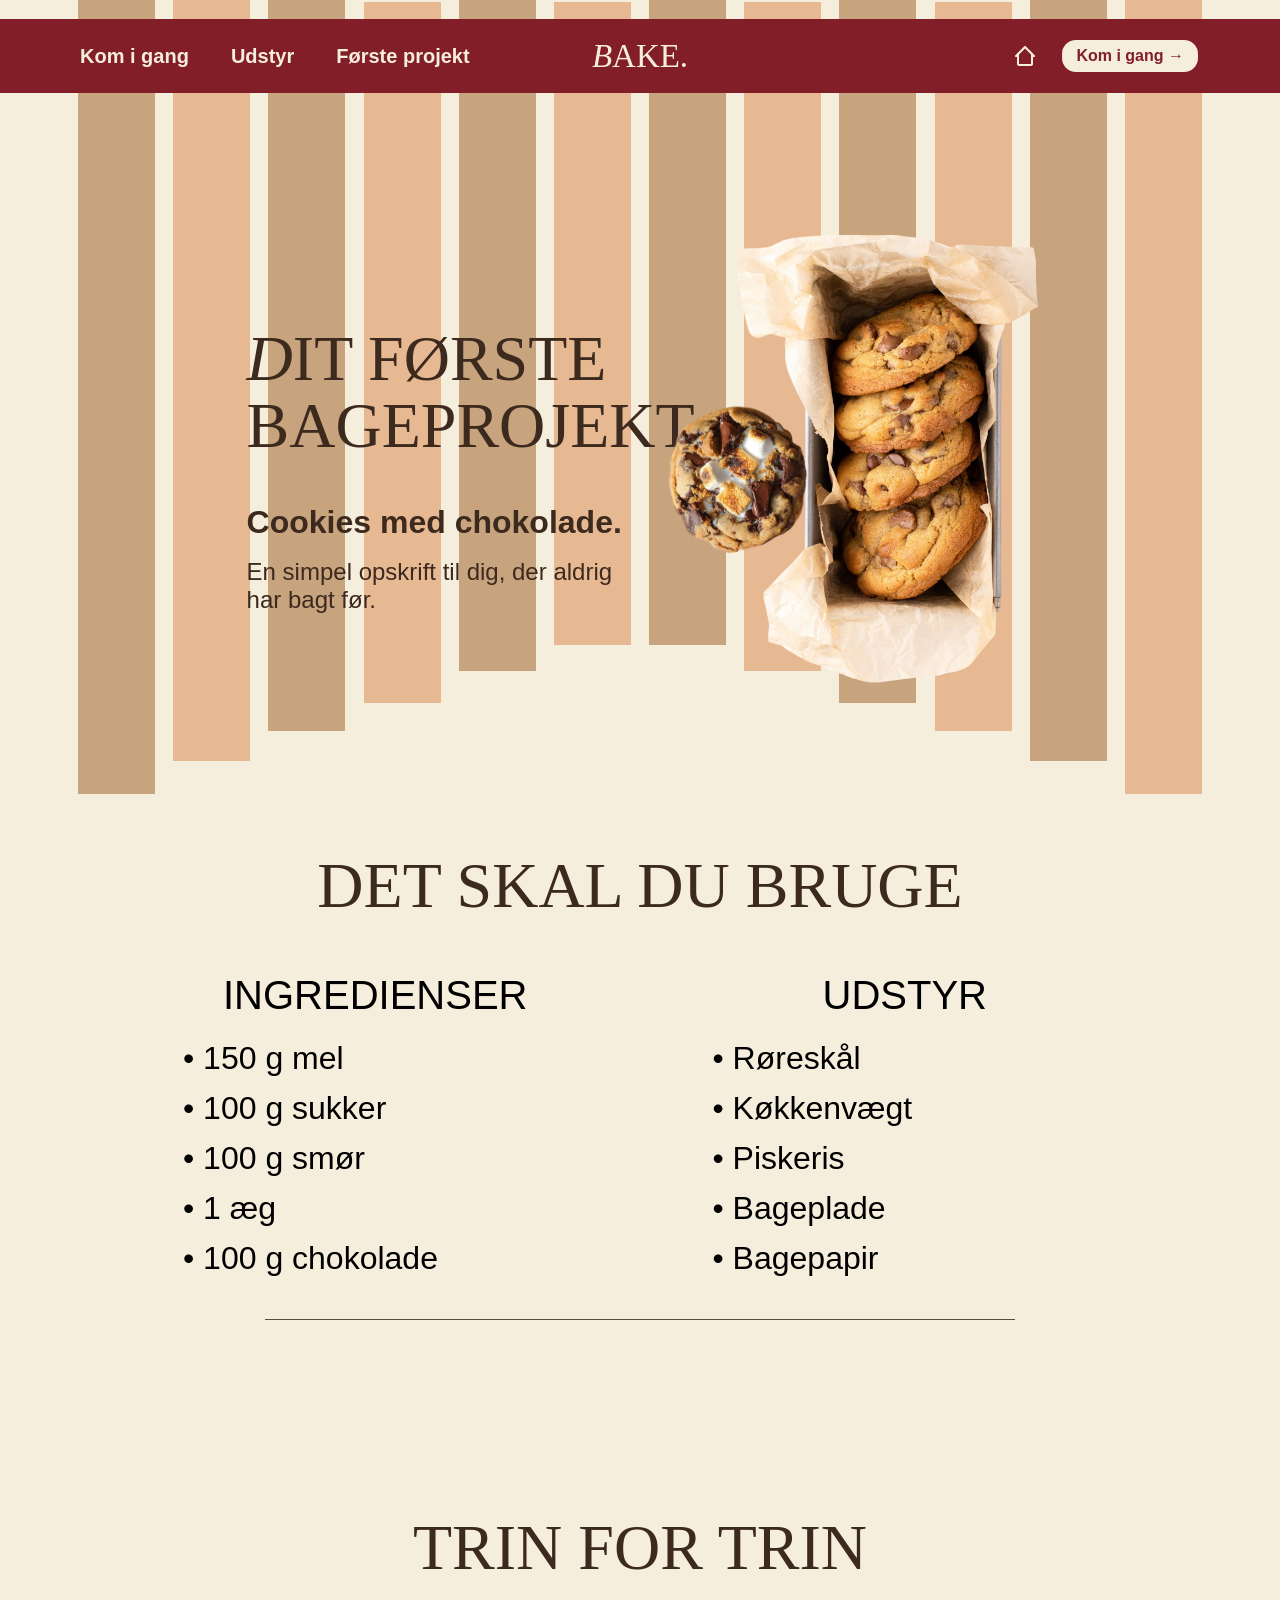
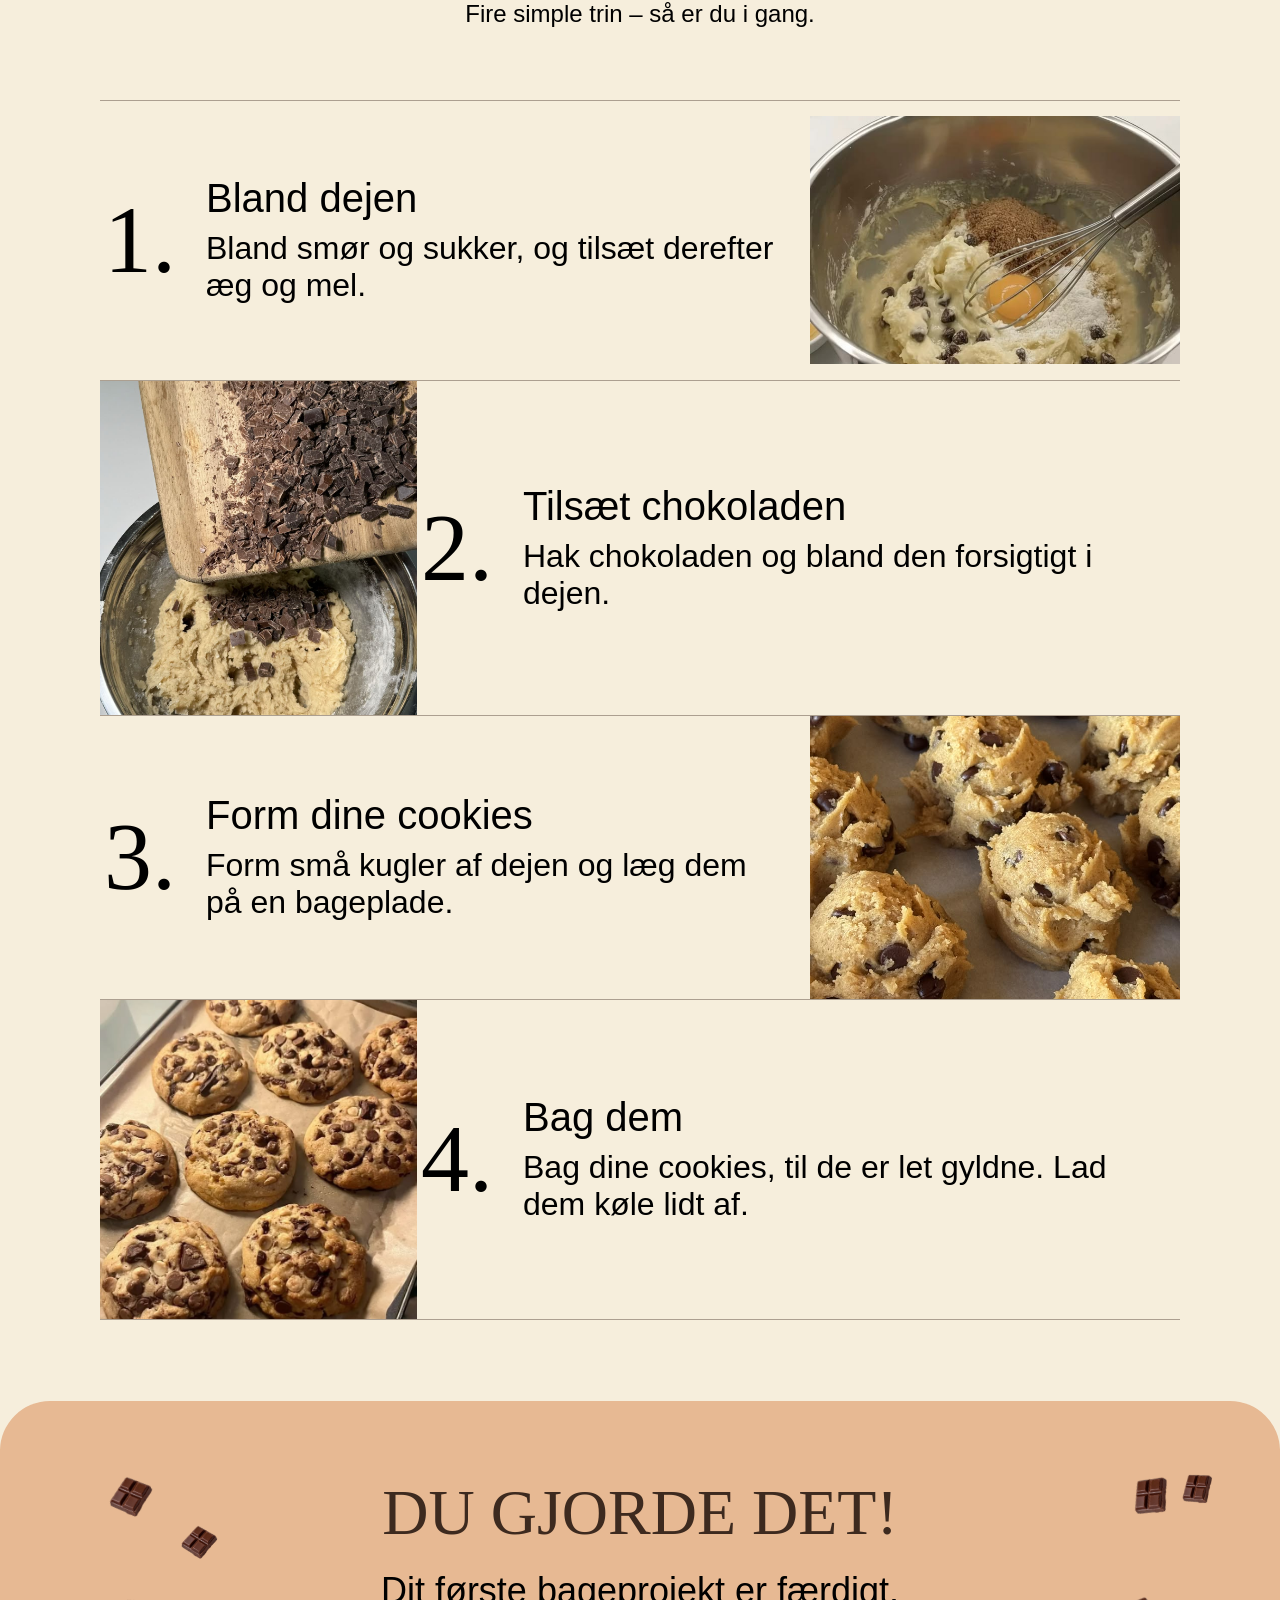
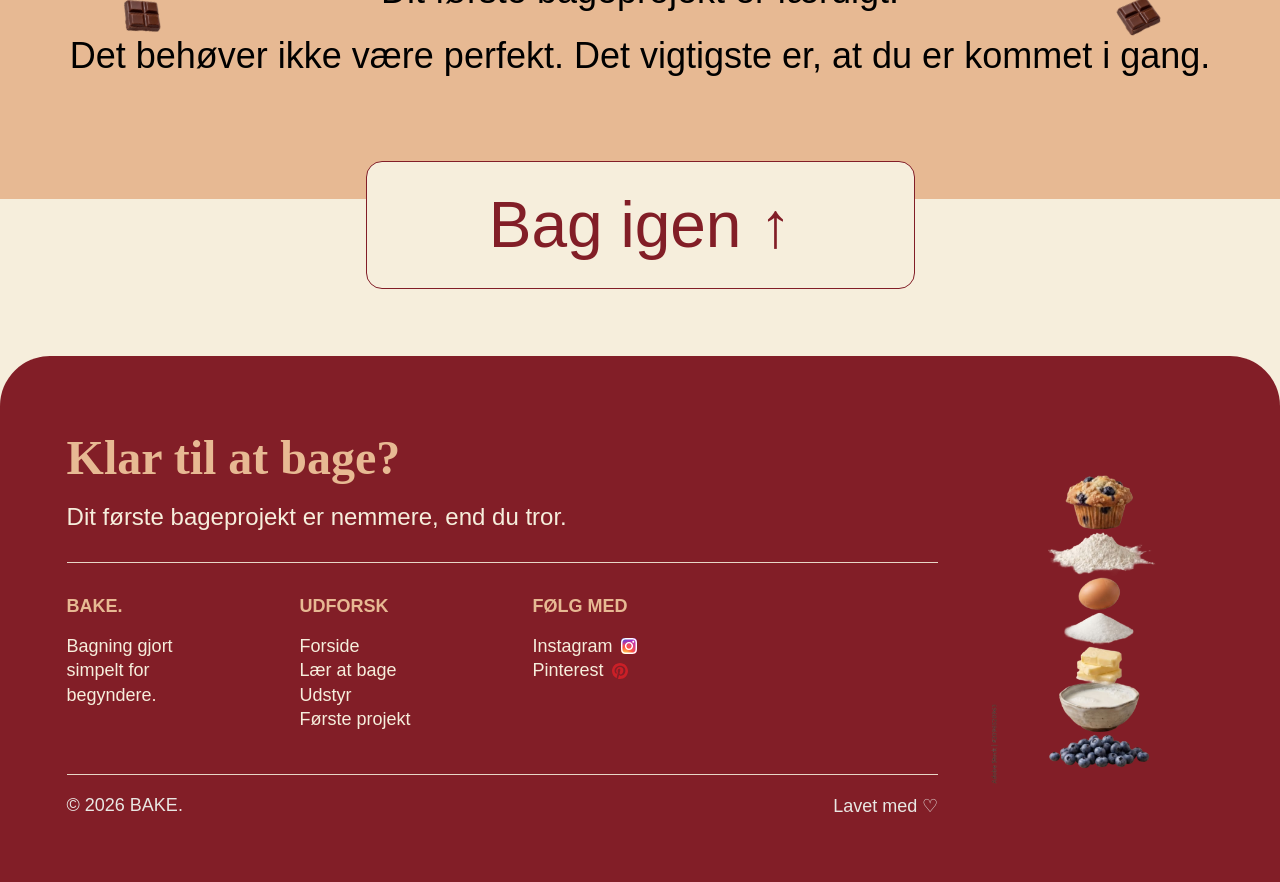
==== commit 27f956d3: "Update BAKE website design" ====
--- a/forste-projekt.html
+++ b/forste-projekt.html
@@ -16,7 +16,7 @@
 
   <main class="page-main" id="top">
     <section class="project-hero" aria-labelledby="project-title">
-      <div class="stripe-background" aria-hidden="true"><span></span><span></span><span></span><span></span><span></span><span></span><span></span></div>
+      <div class="stripe-background" aria-hidden="true"><span></span><span></span><span></span><span></span><span></span><span></span><span></span><span></span><span></span><span></span><span></span><span></span></div>
       <div class="project-hero-copy">
         <h1 id="project-title" class="display-title"><span class="script-letter">D</span>IT FØRSTE BAGEPROJEKT</h1>
         <h2>Cookies med chokolade.</h2>
--- a/css/style.css
+++ b/css/style.css
@@ -155,7 +155,6 @@
 .page-home .page-main { padding-top: 170px; }
 .page-start .page-main { padding-top: 0; }
 .page-equipment .page-main { padding-top: 49px; }
-.page-project .page-main { padding-top: 93px; }
 
 .container {
   width: min(var(--content-width), calc(100% - 160px));
@@ -168,6 +167,10 @@
   font-size: 64px;
   font-weight: 400;
   line-height: 1.04;
+}
+
+.page-home .home-hero-title {
+  font-size: 52px;
 }
 
 .display-title .script-letter {
@@ -322,14 +325,14 @@
 /* Forside */
 .home-hero {
   position: relative;
-  height: 615px;
+  height: 500px;
   overflow: hidden;
   background: linear-gradient(91deg, var(--burgundy) 50%, var(--cream) 99.6%);
 }
 
 .home-hero-copy {
   position: absolute;
-  top: 96px;
+  top: 74px;
   left: 5.2%;
   width: 688px;
   color: var(--cream);
@@ -341,21 +344,25 @@
 }
 
 .home-hero-copy .body-copy {
+  margin-top: 32px;
+  font-size: 20px;
+}
+
+.home-hero .outline-button {
+  min-width: 190px;
+  height: 52px;
   margin-top: 48px;
-}
-
-.home-hero .outline-button {
-  margin-top: 80px;
+  border-width: 2px;
+  font-size: 18px;
 }
 
 .home-hero-image {
   position: absolute;
-  top: 23px;
+  top: 18px;
   right: 6.9%;
-  width: 435px;
-  height: 569px;
+  width: 350px;
+  height: 464px;
   overflow: hidden;
-  box-shadow: 0 10px 30px var(--peach);
 }
 
 .home-hero-image img {
@@ -370,7 +377,7 @@
 
 .home-steps {
   min-height: 885px;
-  margin-top: 70px;
+  margin-top: 45px;
 }
 
 .home-steps-title,
@@ -672,7 +679,8 @@
 
 .start-basics {
   width: min(1491px, calc(100% - 160px));
-  min-height: 1305px;
+  min-height: 1190px;
+  margin-bottom: 40px;
   padding-top: 215px;
 }
 
@@ -683,8 +691,9 @@
 }
 
 .start-basics-intro {
-  margin-left: 34.6%;
+  margin-left: 0;
   font-size: 24px;
+  text-align: center;
 }
 
 .basics-grid {
@@ -692,10 +701,15 @@
   grid-template-columns: repeat(2, minmax(0, 1fr));
   gap: 55px 138px;
   margin-top: 75px;
+  margin-bottom: -159px;
+  transform: scale(0.82);
+  transform-origin: top center;
 }
 
 .basic-card {
   position: relative;
+  width: auto;
+  height: auto;
   min-height: 357px;
   padding: 128px 44px 40px;
   color: var(--burgundy);
@@ -717,8 +731,18 @@
   color: var(--cream);
 }
 
-.basic-card:nth-child(2) { margin-top: 55px; }
-.basic-card:nth-child(3) { margin-top: 60px; }
+.basic-card:nth-child(2) {
+  width: auto;
+  height: auto;
+  margin-top: 55px;
+}
+
+.basic-card:nth-child(3) {
+  width: auto;
+  height: auto;
+  margin-top: 60px;
+  margin-left: 0;
+}
 
 .basic-number {
   position: absolute;
@@ -800,7 +824,7 @@
 
 .start-next {
   width: min(894px, calc(100% - 160px));
-  min-height: 407px;
+  min-height: 334px;
   padding-top: 0;
   text-align: center;
 }
@@ -823,6 +847,16 @@
   font-size: 36px;
 }
 
+.start-next .next-step-link {
+  width: 520px;
+  min-height: 85px;
+  height: 85px;
+}
+
+.page-start .site-footer {
+  margin-top: 70px;
+}
+
 /* Udstyr */
 .equipment-hero {
   position: relative;
@@ -847,12 +881,17 @@
 
 .stripe-background span:nth-child(even) { background: var(--peach); }
 .equipment-hero .stripe-background span:nth-child(1) { height: 100%; }
-.equipment-hero .stripe-background span:nth-child(2) { height: 90%; }
-.equipment-hero .stripe-background span:nth-child(3) { height: 85%; }
-.equipment-hero .stripe-background span:nth-child(4) { height: 85%; }
-.equipment-hero .stripe-background span:nth-child(5) { height: 85%; }
-.equipment-hero .stripe-background span:nth-child(6) { height: 95%; }
-.equipment-hero .stripe-background span:nth-child(7) { height: 100%; }
+.equipment-hero .stripe-background span:nth-child(2) { height: 95.1%; }
+.equipment-hero .stripe-background span:nth-child(3) { height: 90.2%; }
+.equipment-hero .stripe-background span:nth-child(4) { height: 84.6%; transform: translateY(2px); }
+.equipment-hero .stripe-background span:nth-child(5) { height: 84.9%; }
+.equipment-hero .stripe-background span:nth-child(6) { height: 84.6%; transform: translateY(2px); }
+.equipment-hero .stripe-background span:nth-child(7) { height: 84.9%; }
+.equipment-hero .stripe-background span:nth-child(8) { height: 84.6%; transform: translateY(2px); }
+.equipment-hero .stripe-background span:nth-child(9) { height: 84.9%; }
+.equipment-hero .stripe-background span:nth-child(10) { height: 90%; transform: translateY(2px); }
+.equipment-hero .stripe-background span:nth-child(11) { height: 95.1%; }
+.equipment-hero .stripe-background span:nth-child(12) { height: 100%; }
 
 .equipment-hero-copy {
   position: relative;
@@ -964,28 +1003,36 @@
   height: 794px;
   margin-inline: auto;
   overflow: hidden;
+  --project-hero-lift: 180px;
 }
 
 .project-hero .stripe-background span:nth-child(1) { height: 100%; }
-.project-hero .stripe-background span:nth-child(2) { height: 92%; }
-.project-hero .stripe-background span:nth-child(3) { height: 85%; }
-.project-hero .stripe-background span:nth-child(4) { height: 81%; }
-.project-hero .stripe-background span:nth-child(5) { height: 89%; }
-.project-hero .stripe-background span:nth-child(6) { height: 96%; }
-.project-hero .stripe-background span:nth-child(7) { height: 100%; }
+.project-hero .stripe-background span:nth-child(2) { height: 95.8%; }
+.project-hero .stripe-background span:nth-child(3) { height: 92.1%; }
+.project-hero .stripe-background span:nth-child(4) { height: 88.3%; transform: translateY(2px); }
+.project-hero .stripe-background span:nth-child(5) { height: 84.5%; }
+.project-hero .stripe-background span:nth-child(6) { height: 81%; transform: translateY(2px); }
+.project-hero .stripe-background span:nth-child(7) { height: 81.2%; }
+.project-hero .stripe-background span:nth-child(8) { height: 84.3%; transform: translateY(2px); }
+.project-hero .stripe-background span:nth-child(9) { height: 88.5%; }
+.project-hero .stripe-background span:nth-child(10) { height: 91.8%; transform: translateY(2px); }
+.project-hero .stripe-background span:nth-child(11) { height: 95.8%; }
+.project-hero .stripe-background span:nth-child(12) { height: 100%; }
 
 .project-hero-copy {
   position: absolute;
-  top: 250px;
-  left: 6.5%;
-  width: 546px;
-  text-align: center;
+  top: 146px;
+  left: 15%;
+  width: 400px;
+  text-align: left;
+  transform: translateY(var(--project-hero-lift));
 }
 
 .project-hero-copy h2 {
   margin-top: 45px;
   color: var(--chocolate);
   font-size: 32px;
+  text-align: left;
 }
 
 .project-hero-copy p {
@@ -997,23 +1044,26 @@
 
 .project-hero-cookies {
   position: absolute;
-  top: 92px;
-  right: 11.2%;
-  width: 407px;
-  height: 611px;
+  top: 24px;
+  right: 12%;
+  width: 330px;
+  height: 495px;
   object-fit: cover;
-  box-shadow: 5px 20px 20px var(--peach);
+  transform: translateY(var(--project-hero-lift));
 }
 
 .project-hero-dough {
   position: absolute;
-  top: 235px;
-  left: 42.7%;
-  width: 300px;
-  height: 321px;
+  top: 170px;
+  left: 48%;
+  width: 240px;
+  height: 257px;
   object-fit: cover;
-  transform: rotate(-102deg);
-  box-shadow: 0 30px 50px rgba(0, 0, 0, 0.25);
+  transform: translateY(var(--project-hero-lift)) rotate(-102deg);
+}
+
+.project-hero > .section-divider {
+  display: none;
 }
 
 .ingredients-section {
@@ -1221,14 +1271,14 @@
   .body-copy { font-size: 18px; }
   .outline-button { min-width: 200px; height: 55px; font-size: 20px; }
 
-  .home-hero { height: 650px; }
+  .home-hero { height: 500px; }
   .home-hero-copy { top: 55px; left: var(--mobile-gutter); width: calc(100% - 2 * var(--mobile-gutter)); text-align: center; }
-  .home-hero-title { width: auto; }
-  .home-hero-copy .body-copy { margin-top: 22px; }
-  .home-hero .outline-button { margin-top: 28px; }
-  .home-hero-image { top: auto; right: 10%; bottom: 18px; width: 80%; height: 280px; }
-
-  .home-steps { min-height: 0; padding: 60px 0; }
+  .home-hero-title { width: auto; font-size: clamp(36px, 8vw, 48px); }
+  .home-hero-copy .body-copy { margin-top: 18px; }
+  .home-hero .outline-button { min-width: 180px; height: 48px; margin-top: 24px; font-size: 17px; }
+  .home-hero-image { top: auto; right: 15%; bottom: 18px; width: 70%; height: 225px; }
+
+  .home-steps { min-height: 0; margin-top: 35px; padding: 45px 0; }
   .home-steps-title { width: auto; }
   .home-steps-intro { margin-top: 12px; }
   .home-step-grid { grid-template-columns: 1fr; gap: 20px; margin-top: 38px; }
@@ -1268,10 +1318,10 @@
   .start-hero-kitchen { right: 30%; width: 38%; }
   .start-hero-cookies { right: 7%; width: 24%; }
 
-  .start-basics { min-height: 0; padding: 60px 0 30px; }
+  .start-basics { min-height: 0; margin-bottom: 0; padding: 60px 0 30px; }
   .start-basics-intro { margin-left: 0; text-align: center; }
-  .basics-grid { grid-template-columns: 1fr; gap: 22px; margin-top: 34px; }
-  .basic-card, .basic-card:nth-child(2), .basic-card:nth-child(3) { min-height: 240px; margin-top: 0; padding: 84px 24px 34px; }
+  .basics-grid { grid-template-columns: 1fr; gap: 22px; margin-top: 34px; margin-bottom: 0; transform: none; }
+  .basic-card, .basic-card:nth-child(2), .basic-card:nth-child(3), .basic-card:nth-child(4) { width: 100%; height: auto; min-height: 240px; margin-top: 0; margin-left: 0; padding: 84px 24px 34px; }
   .basic-number, .basic-card:nth-child(2) .basic-number, .basic-card:nth-child(4) .basic-number { left: calc(50% - 74px); }
   .mistakes-section { min-height: 0; padding: 65px 0 30px; }
   .mistake-row, .mistake-row:nth-of-type(odd) { grid-template-columns: 1fr; gap: 20px; min-height: 0; margin-top: 42px; }
@@ -1285,6 +1335,8 @@
   .start-next { min-height: 0; padding: 64px 0 80px; }
   .start-next p { font-size: 20px; }
   .next-step-link { width: 100%; min-height: 72px; margin-top: 30px; font-size: 20px; }
+  .start-next .next-step-link { width: 100%; min-height: 72px; height: 72px; }
+  .page-start .site-footer { margin-top: 0; }
 
   .equipment-hero { height: 540px; }
   .equipment-hero-copy { width: 100%; padding: 100px 18px 0; }
@@ -1301,11 +1353,11 @@
   .page-equipment .site-footer { margin-top: 44px; }
 
   .project-hero { height: 730px; }
-  .project-hero-copy { top: 220px; left: 0; width: 55%; padding: 0 12px; }
+  .project-hero-copy { top: 150px; left: 0; width: 55%; padding: 0 12px; }
   .project-hero-copy h2 { margin-top: 22px; font-size: 23px; }
   .project-hero-copy p { font-size: 17px; }
-  .project-hero-cookies { top: 84px; right: 3%; width: 40%; height: 370px; }
-  .project-hero-dough { top: 330px; left: 49%; width: 42%; height: 220px; }
+  .project-hero-cookies { top: 45px; right: 0; width: 40%; height: 370px; }
+  .project-hero-dough { top: 250px; left: 55%; width: 42%; height: 220px; }
   .ingredients-section { min-height: 0; margin-top: 58px; padding-bottom: 10px; }
   .ingredients-columns { grid-template-columns: 1fr 1fr; gap: 18px; margin-top: 36px; }
   .ingredients-column h3 { font-size: 22px; }
@@ -1340,13 +1392,13 @@
   .header-tools { position: absolute; right: var(--mobile-gutter); bottom: 13px; }
   .header-action { min-width: 78px; padding: 0 8px; font-size: 10px; }
   .brand { margin-bottom: 2px; }
-  .home-hero { height: 600px; }
-  .home-hero-image { height: 240px; }
+  .home-hero { height: 470px; }
+  .home-hero-image { height: 205px; }
   .benefit-bar { grid-template-columns: repeat(4, 1fr); }
   .benefit-item { font-size: 10px; }
   .equipment-hero { height: 475px; }
   .equipment-hero-copy { padding-top: 76px; }
-  .project-hero-copy { top: 198px; }
+  .project-hero-copy { top: 135px; }
   .project-hero-cookies { height: 310px; }
-  .project-hero-dough { top: 300px; }
-}
+  .project-hero-dough { top: 225px; }
+}
